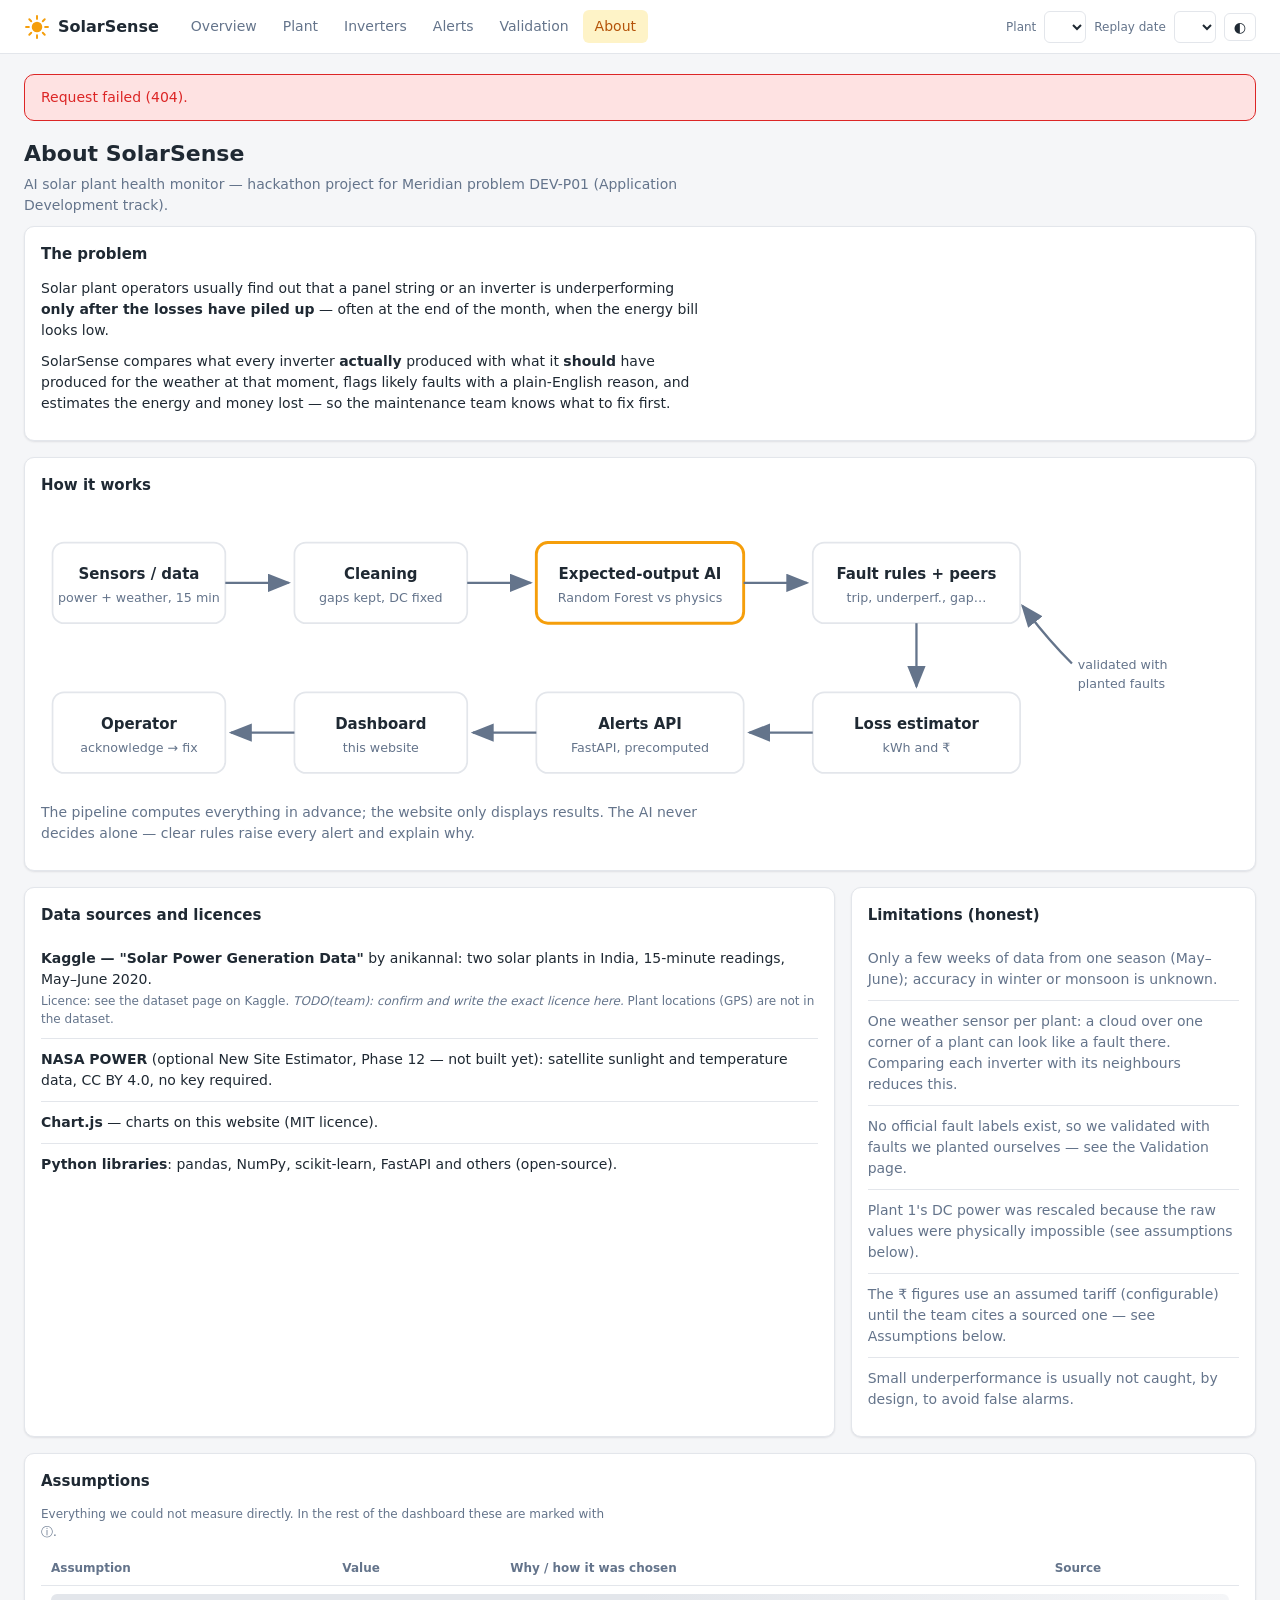
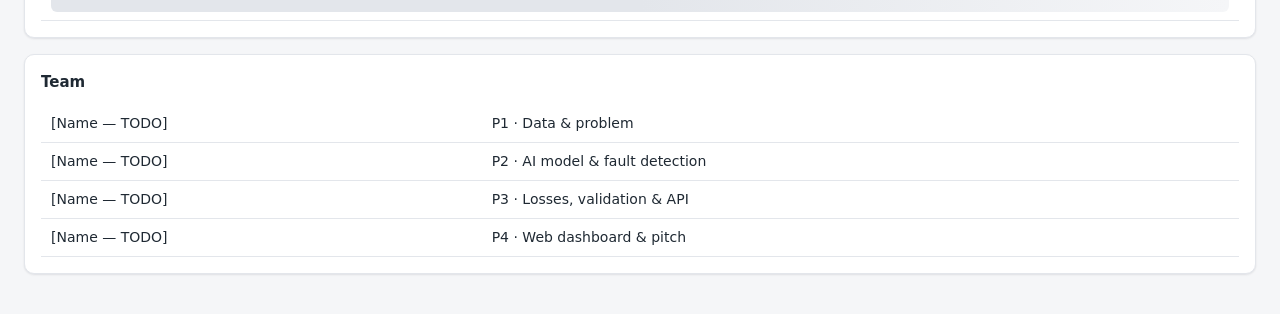
==== web/about.html @ 04f78910 "Phase 13: one-command pipeline, more tests, polish - run_all.py rebuilds everything from the raw CSV" ====
<!doctype html>
<html lang="en">
<head>
  <meta charset="utf-8">
  <meta name="viewport" content="width=device-width, initial-scale=1">
  <title>SolarSense — About</title>
  <link rel="icon" href="data:image/svg+xml,%3Csvg xmlns=%27http://www.w3.org/2000/svg%27 viewBox=%270 0 32 32%27%3E%3Ccircle cx=%2716%27 cy=%2716%27 r=%2710%27 fill=%27%23f59e0b%27/%3E%3C/svg%3E">
  <link rel="stylesheet" href="css/style.css">
  <style>
    .flow { width: 100%; height: auto; }
    .flow .box { fill: var(--surface); stroke: var(--border); stroke-width: 1.5; }
    .flow .box.ai { stroke: var(--accent); stroke-width: 2.5; }
    .flow text { fill: var(--text); font-size: 13px; font-weight: 600; text-anchor: middle; }
    .flow text.sub { fill: var(--muted); font-size: 11px; font-weight: 400; }
    .flow .arrow { stroke: var(--muted); stroke-width: 2; fill: none; marker-end: url(#arrowhead); }
    .flow #arrowhead path { fill: var(--muted); }
    .about-text p { margin: 0 0 10px; max-width: 75ch; }
  </style>
</head>
<body>
  <header id="topbar"></header>

  <main class="page about-text">
    <h1>About SolarSense</h1>
    <p class="muted">AI solar plant health monitor — hackathon project for Meridian problem DEV-P01 (Application Development track).</p>

    <section class="card">
      <h2>The problem</h2>
      <p>Solar plant operators usually find out that a panel string or an inverter is underperforming <strong>only after the losses have piled up</strong> — often at the end of the month, when the energy bill looks low.</p>
      <p>SolarSense compares what every inverter <strong>actually</strong> produced with what it <strong>should</strong> have produced for the weather at that moment, flags likely faults with a plain-English reason, and estimates the energy and money lost — so the maintenance team knows what to fix first.</p>
    </section>

    <section class="card" style="margin-top: var(--gap)">
      <h2>How it works</h2>
      <svg class="flow" viewBox="0 0 1040 250" role="img" aria-label="Data flows from sensors through cleaning, the expected-output AI model, fault rules and peer comparison, and the loss estimator, to the alerts API and the dashboard.">
        <defs><marker id="arrowhead" markerWidth="10" markerHeight="8" refX="9" refY="4" orient="auto"><path d="M0,0 L10,4 L0,8 z"/></marker></defs>
        <rect class="box" x="10" y="30" width="150" height="70" rx="10"/>
        <text x="85" y="62">Sensors / data</text><text class="sub" x="85" y="82">power + weather, 15 min</text>
        <rect class="box" x="220" y="30" width="150" height="70" rx="10"/>
        <text x="295" y="62">Cleaning</text><text class="sub" x="295" y="82">gaps kept, DC fixed</text>
        <rect class="box ai" x="430" y="30" width="180" height="70" rx="10"/>
        <text x="520" y="62">Expected-output AI</text><text class="sub" x="520" y="82">Random Forest vs physics</text>
        <rect class="box" x="670" y="30" width="180" height="70" rx="10"/>
        <text x="760" y="62">Fault rules + peers</text><text class="sub" x="760" y="82">trip, underperf., gap…</text>
        <rect class="box" x="670" y="160" width="180" height="70" rx="10"/>
        <text x="760" y="192">Loss estimator</text><text class="sub" x="760" y="212">kWh and ₹</text>
        <rect class="box" x="430" y="160" width="180" height="70" rx="10"/>
        <text x="520" y="192">Alerts API</text><text class="sub" x="520" y="212">FastAPI, precomputed</text>
        <rect class="box" x="220" y="160" width="150" height="70" rx="10"/>
        <text x="295" y="192">Dashboard</text><text class="sub" x="295" y="212">this website</text>
        <rect class="box" x="10" y="160" width="150" height="70" rx="10"/>
        <text x="85" y="192">Operator</text><text class="sub" x="85" y="212">acknowledge → fix</text>
        <path class="arrow" d="M160 65 H215"/><path class="arrow" d="M370 65 H425"/><path class="arrow" d="M610 65 H665"/>
        <path class="arrow" d="M760 100 V155"/><path class="arrow" d="M670 195 H615"/><path class="arrow" d="M430 195 H375"/>
        <path class="arrow" d="M220 195 H165"/>
        <text class="sub" x="900" y="140" style="text-anchor: start">validated with</text>
        <text class="sub" x="900" y="156" style="text-anchor: start">planted faults</text>
        <path class="arrow" d="M895 135 C 870 110, 860 95, 852 85"/>
      </svg>
      <p class="muted">The pipeline computes everything in advance; the website only displays results. The AI never decides alone — clear rules raise every alert and explain why.</p>
    </section>

    <section class="grid grid-main">
      <div class="card">
        <h2>Data sources and licences</h2>
        <ul class="list">
          <li><strong>Kaggle — "Solar Power Generation Data"</strong> by anikannal: two solar plants in India, 15-minute readings, May–June 2020.
            <div class="list-meta">Licence: see the dataset page on Kaggle. <em>TODO(team): confirm and write the exact licence here.</em> Plant locations (GPS) are not in the dataset.</div></li>
          <li><strong>NASA POWER</strong> (optional New Site Estimator, Phase 12 — not built yet): satellite sunlight and temperature data, CC BY 4.0, no key required.</li>
          <li><strong>Chart.js</strong> — charts on this website (MIT licence).</li>
          <li><strong>Python libraries</strong>: pandas, NumPy, scikit-learn, FastAPI and others (open-source).</li>
        </ul>
      </div>
      <div class="card">
        <h2>Limitations (honest)</h2>
        <ul id="limitations" class="list muted">
          <li id="lim-days">Only a few weeks of data from one season (May–June); accuracy in winter or monsoon is unknown.</li>
          <li>One weather sensor per plant: a cloud over one corner of a plant can look like a fault there. Comparing each inverter with its neighbours reduces this.</li>
          <li>No official fault labels exist, so we validated with faults we planted ourselves — see the Validation page.</li>
          <li>Plant 1's DC power was rescaled because the raw values were physically impossible (see assumptions below).</li>
          <li>The ₹ figures use an assumed tariff (configurable) until the team cites a sourced one — see Assumptions below.</li>
          <li id="lim-small">Small underperformance is usually not caught, by design, to avoid false alarms.</li>
        </ul>
      </div>
    </section>

    <section class="card" style="margin-top: var(--gap)">
      <h2>Assumptions</h2>
      <p class="card-sub">Everything we could not measure directly. In the rest of the dashboard these are marked with ⓘ.</p>
      <div class="table-wrap">
        <table>
          <thead><tr><th>Assumption</th><th>Value</th><th>Why / how it was chosen</th><th>Source</th></tr></thead>
          <tbody id="assumptions"><tr><td colspan="4"><div class="skeleton"></div></td></tr></tbody>
        </table>
      </div>
    </section>

    <section class="card" style="margin-top: var(--gap)">
      <h2>Team</h2>
      <table>
        <tbody>
          <tr><td>[Name — TODO]</td><td>P1 · Data &amp; problem</td></tr>
          <tr><td>[Name — TODO]</td><td>P2 · AI model &amp; fault detection</td></tr>
          <tr><td>[Name — TODO]</td><td>P3 · Losses, validation &amp; API</td></tr>
          <tr><td>[Name — TODO]</td><td>P4 · Web dashboard &amp; pitch</td></tr>
        </tbody>
      </table>
    </section>
  </main>

  <script src="js/api.js"></script>
  <script src="js/layout.js"></script>
  <script src="js/about.js"></script>
</body>
</html>
---- web/css/style.css ----
/* SolarSense design system — one stylesheet for every page.
   Colours live in variables so the dark theme only has to swap values. */

:root {
  --accent: #f59e0b;          /* solar amber — the one brand colour */
  --accent-strong: #b45309;
  --accent-soft: #fef3c7;
  --link: #b45309;
  --ok: #16a34a;   --ok-soft: #dcfce7;
  --warn: #d97706; --warn-soft: #fef3c7;
  --high: #ea580c; --high-soft: #ffedd5;
  --bad: #dc2626;  --bad-soft: #fee2e2;
  --info: #475569; --info-soft: #e2e8f0;
  --bg: #f5f6f8;
  --surface: #ffffff;
  --border: #e3e6eb;
  --text: #1f2933;
  --muted: #64748b;
  --chart-actual: #2563eb;
  --chart-expected: #f59e0b;
  --chart-sun: #94a3b8;
  --shadow: 0 1px 2px rgba(15, 23, 42, 0.06), 0 1px 3px rgba(15, 23, 42, 0.04);
  --radius: 10px;
  --gap: 16px;
  font-family: "Inter", "Segoe UI", system-ui, -apple-system, sans-serif;
  color-scheme: light;
}

:root[data-theme="dark"] {
  --accent-soft: #3b2a0a;
  --link: #fbbf24;
  --ok-soft: #12301c; --warn-soft: #3b2a0a; --high-soft: #3d1f0d; --bad-soft: #3f1515; --info-soft: #1e293b;
  --bg: #0f141b;
  --surface: #171e27;
  --border: #273241;
  --text: #e5e9ef;
  --muted: #94a3b8;
  --chart-actual: #60a5fa;
  --chart-sun: #64748b;
  --shadow: none;
  color-scheme: dark;
}

* { box-sizing: border-box; }
body { margin: 0; background: var(--bg); color: var(--text); font-size: 14px; line-height: 1.5; }
a { color: var(--link); }
h1 { font-size: 22px; margin: 0 0 4px; }
h2 { font-size: 15px; margin: 0 0 12px; font-weight: 600; }

/* ---------- Top navigation bar ---------- */
.topbar {
  position: sticky; top: 0; z-index: 20;
  display: flex; flex-wrap: wrap; align-items: center; gap: 8px 20px;
  padding: 10px 24px; background: var(--surface); border-bottom: 1px solid var(--border);
}
.brand { display: flex; align-items: center; gap: 8px; font-weight: 700; font-size: 16px; color: var(--text); text-decoration: none; }
.brand svg { width: 26px; height: 26px; }
.nav { display: flex; gap: 2px; overflow-x: auto; flex: 1; }
.nav a {
  padding: 6px 12px; border-radius: 6px; color: var(--muted); text-decoration: none; white-space: nowrap; font-weight: 500;
}
.nav a:hover { background: var(--bg); color: var(--text); }
.nav a.active { background: var(--accent-soft); color: var(--link); }
.controls { display: flex; align-items: center; gap: 8px; }
.controls label { font-size: 12px; color: var(--muted); }

select, input, button {
  font: inherit; color: var(--text); background: var(--surface);
  border: 1px solid var(--border); border-radius: 6px; padding: 6px 10px;
}
button { cursor: pointer; }
button:hover { border-color: var(--accent); }
.btn-primary { background: var(--accent); border-color: var(--accent); color: #1f1300; font-weight: 600; }
.icon-btn { padding: 6px 9px; line-height: 1; }

/* ---------- Page layout ---------- */
.page { max-width: 1280px; margin: 0 auto; padding: 20px 24px 40px; }
.takeaway {
  display: flex; align-items: center; gap: 10px; margin: 6px 0 18px;
  padding: 12px 16px; background: var(--surface); border: 1px solid var(--border);
  border-left: 4px solid var(--accent); border-radius: var(--radius); font-size: 15px; font-weight: 500;
}
.grid { display: grid; gap: var(--gap); }
.grid-main { grid-template-columns: minmax(0, 2fr) minmax(0, 1fr); margin-top: var(--gap); }
.card {
  background: var(--surface); border: 1px solid var(--border); border-radius: var(--radius);
  padding: 16px; box-shadow: var(--shadow); min-width: 0;
}
.card-sub { color: var(--muted); font-size: 12px; margin: -8px 0 12px; }
.chart-box { position: relative; height: 300px; }
.chart-box.small { height: 240px; }

/* ---------- KPI tiles ---------- */
.kpis { grid-template-columns: repeat(auto-fit, minmax(170px, 1fr)); }
.kpi-label { color: var(--muted); font-size: 12px; font-weight: 500; text-transform: uppercase; letter-spacing: .03em; }
.kpi-value { font-size: 26px; font-weight: 700; margin: 4px 0 2px; font-variant-numeric: tabular-nums; white-space: nowrap; }
.kpi-value .unit { font-size: 14px; font-weight: 600; color: var(--muted); margin-left: 3px; }
.kpi-compare { font-size: 12px; color: var(--muted); }
.kpi.ok { border-top: 3px solid var(--ok); }
.kpi.warn { border-top: 3px solid var(--warn); }
.kpi.bad { border-top: 3px solid var(--bad); }
.chips { display: flex; flex-wrap: wrap; gap: 4px; margin-top: 6px; }

/* ---------- Badges (severity / status) ---------- */
.badge {
  display: inline-block; padding: 1px 8px; border-radius: 999px;
  font-size: 11px; font-weight: 600; white-space: nowrap;
}
.badge.Critical { background: var(--bad-soft); color: var(--bad); }
.badge.High { background: var(--high-soft); color: var(--high); }
.badge.Medium { background: var(--warn-soft); color: var(--warn); }
.badge.Low { background: var(--info-soft); color: var(--info); }
:root[data-theme="dark"] .badge.Low { color: #cbd5e1; }

/* ---------- Lists and tables ---------- */
.list { list-style: none; margin: 0; padding: 0; }
.list li { padding: 10px 0; border-bottom: 1px solid var(--border); }
.list li:last-child { border-bottom: 0; }
.list a { text-decoration: none; color: inherit; display: block; }
.list a:hover .list-title { color: var(--link); }
.list-title { font-weight: 600; display: flex; gap: 8px; align-items: center; flex-wrap: wrap; }
.list-meta { color: var(--muted); font-size: 12px; margin-top: 2px; }
table { width: 100%; border-collapse: collapse; }
th, td { text-align: left; padding: 8px 10px; border-bottom: 1px solid var(--border); }
th { color: var(--muted); font-size: 12px; font-weight: 600; }
.num { text-align: right; font-variant-numeric: tabular-nums; }

/* ---------- ⓘ assumption tooltips ---------- */
.info {
  position: relative; display: inline-flex; align-items: center; justify-content: center;
  width: 16px; height: 16px; border-radius: 50%; border: 1px solid var(--muted);
  color: var(--muted); font-size: 10px; font-weight: 700; cursor: help; margin-left: 4px;
  text-transform: none; letter-spacing: 0;
}
.info:hover::after, .info:focus::after {
  content: attr(data-tip); position: absolute; top: 22px; left: 50%; transform: translateX(-50%);
  width: 240px; padding: 8px 10px; border-radius: 6px; z-index: 30;
  background: #1f2933; color: #f8fafc; font-size: 12px; font-weight: 400; line-height: 1.4; white-space: normal;
}

/* ---------- Loading and error states ---------- */
.skeleton {
  border-radius: 6px; min-height: 18px;
  background: linear-gradient(90deg, var(--border) 25%, var(--bg) 50%, var(--border) 75%);
  background-size: 200% 100%; animation: shimmer 1.2s infinite;
}
@keyframes shimmer { to { background-position: -200% 0; } }
.error-banner {
  padding: 12px 16px; border-radius: var(--radius); margin-bottom: var(--gap);
  background: var(--bad-soft); color: var(--bad); border: 1px solid var(--bad); font-weight: 500;
}
.error-banner code { background: rgba(0, 0, 0, .06); padding: 1px 6px; border-radius: 4px; }
.empty { color: var(--muted); padding: 16px 0; text-align: center; }
.muted { color: var(--muted); }
.footer-note { color: var(--muted); font-size: 12px; margin-top: 24px; }

/* ---------- Responsive: tablets and phones ---------- */
@media (max-width: 1000px) {
  .grid-main { grid-template-columns: minmax(0, 1fr); }
}
@media (max-width: 640px) {
  .topbar { padding: 8px 16px; }
  .nav { order: 3; flex-basis: 100%; }
  .controls { flex-basis: 100%; }
  .controls label { display: none; }          /* selects keep their aria-labels for screen readers */
  .controls select { flex: 1 1 0; width: 0; min-width: 0; }   /* share the row; never push the page wider */
  .page { padding: 14px 16px 32px; }
  .kpis { grid-template-columns: repeat(2, minmax(0, 1fr)); }
  .kpi-value { font-size: 21px; }
  .chart-box { height: 240px; }
  .info:hover::after, .info:focus::after { left: auto; right: -8px; transform: none; width: 200px; }
}

/* ---------- Toolbar (filters above tables) ---------- */
.toolbar { display: flex; flex-wrap: wrap; gap: 8px; align-items: center; margin-bottom: 12px; }
.toolbar input[type="search"] { flex: 1; min-width: 160px; }
.toolbar label.check { display: flex; align-items: center; gap: 6px; color: var(--muted); font-size: 13px; }
.table-wrap { overflow-x: auto; }
tr.clickable { cursor: pointer; }
tr.clickable:hover td { background: var(--bg); }
th.sortable { cursor: pointer; user-select: none; }
th.sortable:hover { color: var(--text); }
.status { font-size: 12px; font-weight: 600; }
.status.Open { color: var(--bad); }
.status.Acknowledged { color: var(--warn); }
.status.Resolved { color: var(--ok); }

/* ---------- Heatmap (inverter × day) ---------- */
.heatmap { display: grid; gap: 2px; font-size: 11px; min-width: 720px; }
.heatmap .hm-label { color: var(--muted); white-space: nowrap; overflow: hidden; text-overflow: ellipsis; padding-right: 6px; }
.heatmap .hm-head { color: var(--muted); text-align: center; font-size: 10px; }
.heatmap a.hm-cell { display: block; height: 18px; border-radius: 3px; }
.heatmap a.hm-cell:hover { outline: 2px solid var(--text); }
.heatmap .selected-day { box-shadow: inset 0 0 0 2px var(--text); }
.hm-ok { background: #4ade80; } .hm-warn { background: #fbbf24; } .hm-bad { background: #ef4444; } .hm-none { background: var(--border); }
.legend { display: flex; flex-wrap: wrap; gap: 12px; font-size: 12px; color: var(--muted); margin-top: 10px; }
.legend span::before { content: ""; display: inline-block; width: 10px; height: 10px; border-radius: 2px; margin-right: 5px; vertical-align: -1px; }
.legend .l-ok::before { background: #4ade80; } .legend .l-warn::before { background: #fbbf24; }
.legend .l-bad::before { background: #ef4444; } .legend .l-none::before { background: var(--border); }

/* ---------- Alert detail side panel ---------- */
.backdrop { position: fixed; inset: 0; background: rgba(15, 23, 42, .45); z-index: 40; }
.drawer {
  position: fixed; top: 0; right: 0; bottom: 0; width: min(560px, 100%); z-index: 50; overflow-y: auto;
  background: var(--surface); border-left: 1px solid var(--border); padding: 20px; box-shadow: -8px 0 24px rgba(0, 0, 0, .15);
}
.drawer-head { display: flex; justify-content: space-between; align-items: flex-start; gap: 12px; margin-bottom: 12px; }
.facts { display: grid; grid-template-columns: repeat(2, minmax(0, 1fr)); gap: 8px; margin: 12px 0; }
.fact { background: var(--bg); border-radius: 8px; padding: 8px 10px; }
.fact .kpi-label { font-size: 11px; }
.fact strong { font-size: 15px; font-variant-numeric: tabular-nums; }
.action-box { border-left: 4px solid var(--accent); background: var(--accent-soft); padding: 10px 12px; border-radius: 6px; margin: 12px 0; }
.btn-row { display: flex; gap: 8px; flex-wrap: wrap; margin-top: 12px; }
.list.scroll { max-height: 440px; overflow-y: auto; }

/* ---------- Live replay (Overview) ---------- */
.card-head { display: flex; justify-content: space-between; align-items: flex-start; gap: 8px; flex-wrap: wrap; }
.replay-controls { display: flex; gap: 6px; align-items: center; }
.live-dot { display: inline-block; width: 9px; height: 9px; border-radius: 50%; background: var(--bad); margin-right: 6px; animation: pulse 1.2s infinite; }
@keyframes pulse { 50% { opacity: .25; } }
.toasts { position: fixed; right: 16px; bottom: 16px; z-index: 60; display: flex; flex-direction: column; gap: 8px; width: min(360px, calc(100% - 32px)); }
.toast { background: var(--surface); border: 1px solid var(--border); border-left: 4px solid var(--bad); border-radius: 8px;
  padding: 10px 12px; box-shadow: 0 6px 20px rgba(0, 0, 0, .18); font-size: 13px; }
.toast a { color: inherit; text-decoration: none; display: block; }
.notice { margin: -8px 0 18px; padding: 8px 14px; border-radius: var(--radius); background: var(--info-soft); color: var(--text); font-size: 13px; border: 1px solid var(--border); }
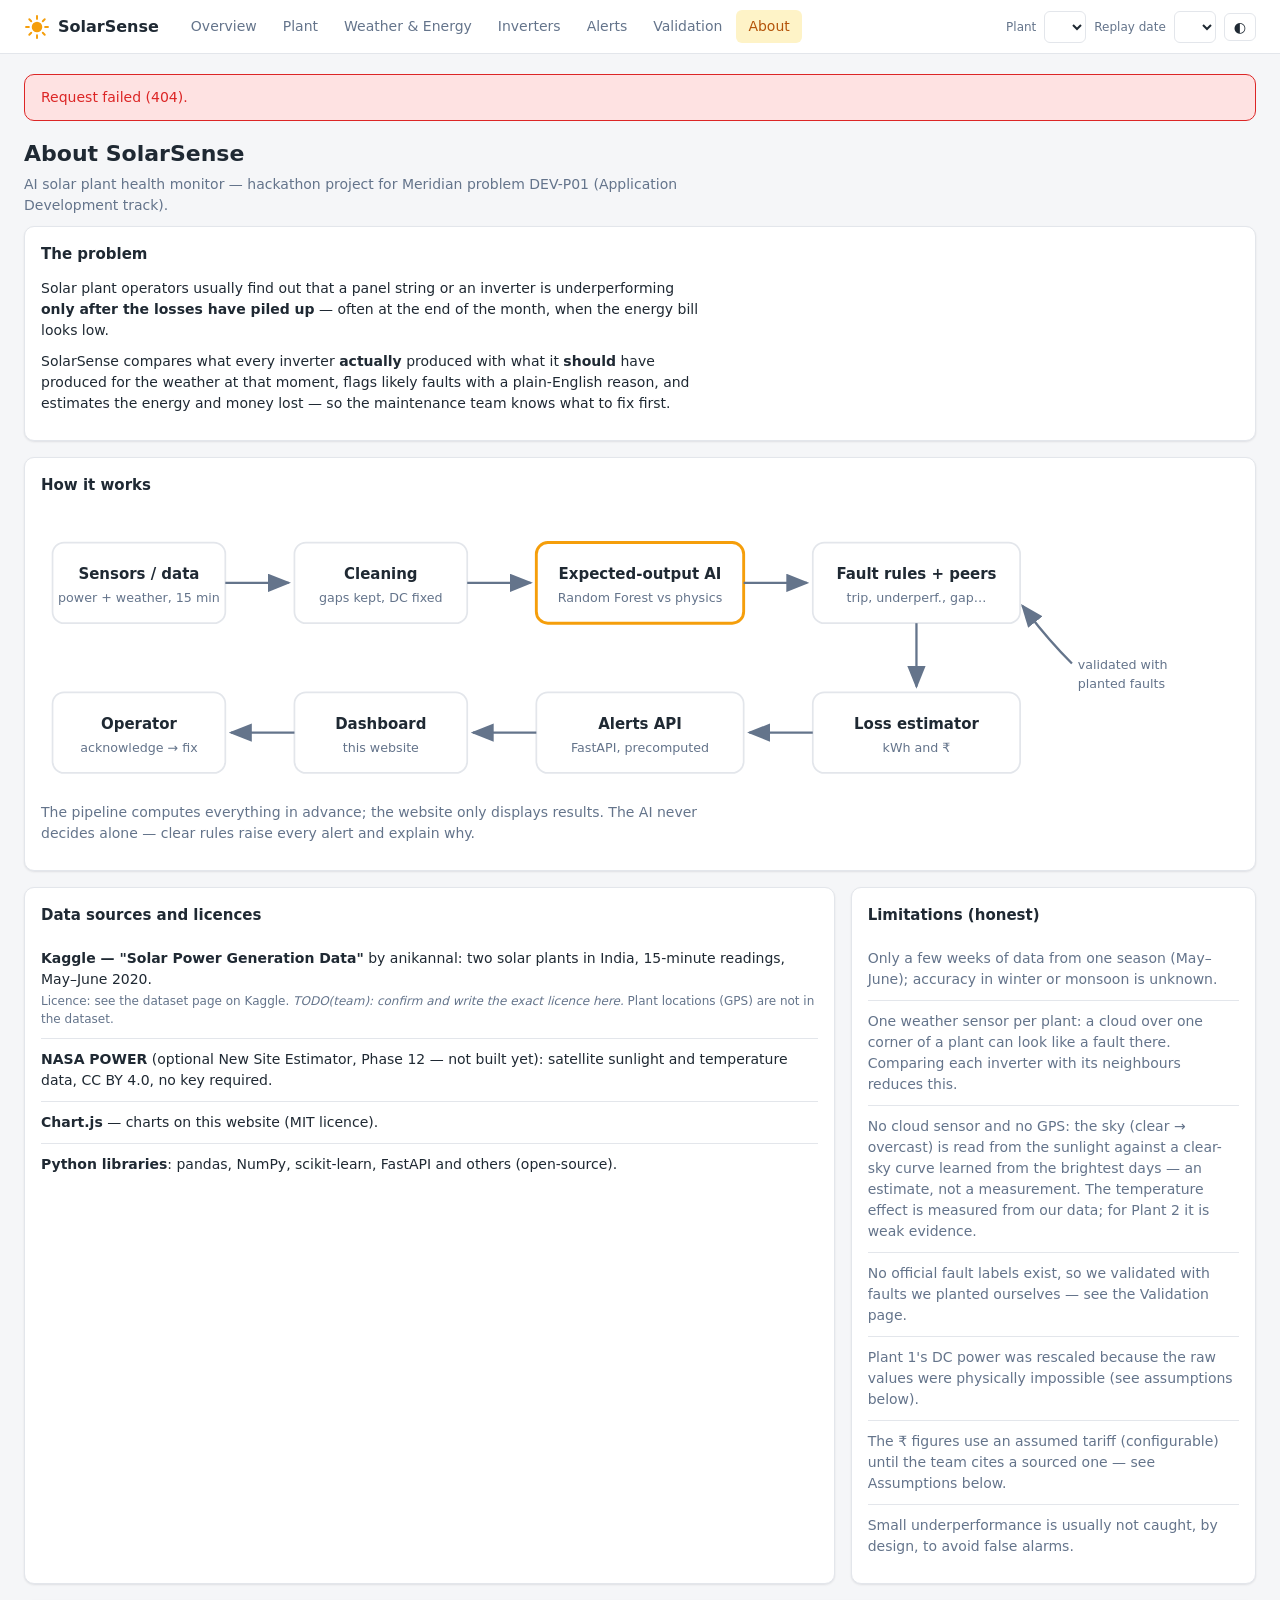
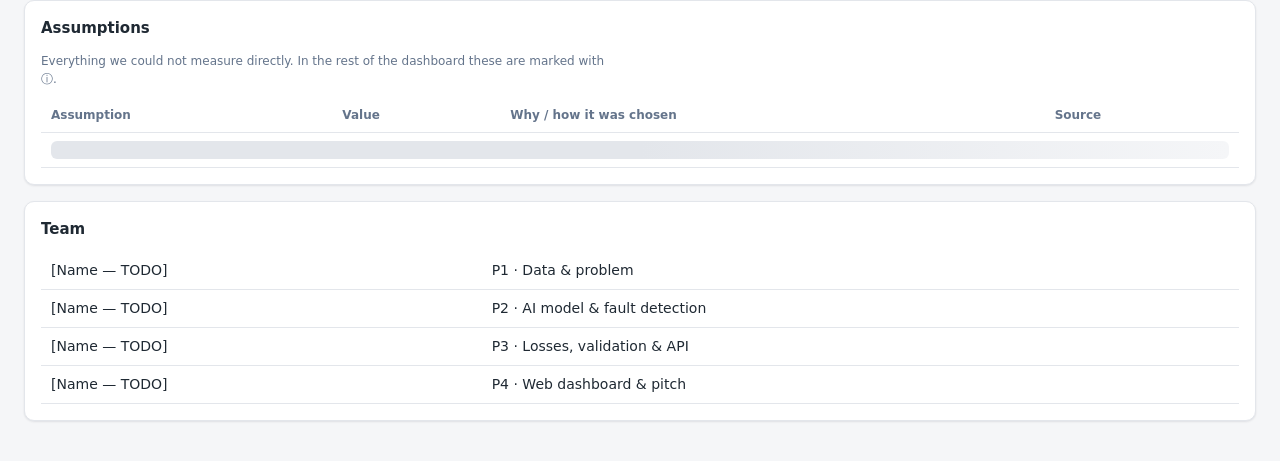
==== commit 51834c8c: "Add weather intelligence (Phases W1-W6) - Read the sky (clear / partly cloudy / cloudy / overcast) f" ====
--- a/web/about.html
+++ b/web/about.html
@@ -76,6 +76,7 @@
         <ul id="limitations" class="list muted">
           <li id="lim-days">Only a few weeks of data from one season (May–June); accuracy in winter or monsoon is unknown.</li>
           <li>One weather sensor per plant: a cloud over one corner of a plant can look like a fault there. Comparing each inverter with its neighbours reduces this.</li>
+          <li>No cloud sensor and no GPS: the sky (clear → overcast) is read from the sunlight against a clear-sky curve learned from the brightest days — an estimate, not a measurement. The temperature effect is measured from our data; for Plant 2 it is weak evidence.</li>
           <li>No official fault labels exist, so we validated with faults we planted ourselves — see the Validation page.</li>
           <li>Plant 1's DC power was rescaled because the raw values were physically impossible (see assumptions below).</li>
           <li>The ₹ figures use an assumed tariff (configurable) until the team cites a sourced one — see Assumptions below.</li>
@@ -108,6 +109,7 @@
     </section>
   </main>
 
+  <script src="js/mode.js"></script>
   <script src="js/api.js"></script>
   <script src="js/layout.js"></script>
   <script src="js/about.js"></script>
--- a/web/css/style.css
+++ b/web/css/style.css
@@ -223,3 +223,46 @@
   padding: 10px 12px; box-shadow: 0 6px 20px rgba(0, 0, 0, .18); font-size: 13px; }
 .toast a { color: inherit; text-decoration: none; display: block; }
 .notice { margin: -8px 0 18px; padding: 8px 14px; border-radius: var(--radius); background: var(--info-soft); color: var(--text); font-size: 13px; border: 1px solid var(--border); }
+
+/* ---------- Weather & Energy (Phases W1–W6) ---------- */
+.chart-box.tall { height: 340px; }
+.sky-legend { margin-top: 6px; }
+.sky-legend span::before { display: none; }            /* the generic legend square is replaced by .sky-swatch */
+.sky-swatch { display: inline-block; width: 12px; height: 8px; border-radius: 2px; margin-right: 4px; vertical-align: 0; }
+.sky-chip { white-space: nowrap; }
+.conf { display: inline-block; padding: 1px 8px; border-radius: 999px; font-size: 11px; font-weight: 600; white-space: nowrap; }
+.conf-High { background: var(--ok-soft); color: var(--ok); }
+.conf-Medium { background: var(--warn-soft); color: var(--warn); }
+.conf-Low { background: var(--info-soft); color: var(--info); }
+:root[data-theme="dark"] .conf-Low { color: #cbd5e1; }
+.nat { color: var(--info); font-weight: 600; }
+:root[data-theme="dark"] .nat { color: #9cc3e6; }
+.fix { color: var(--bad); font-weight: 600; }
+.toggle { display: flex; gap: 0; }
+.toggle button { border-radius: 0; font-size: 12px; padding: 4px 10px; }
+.toggle button:first-child { border-radius: 6px 0 0 6px; }
+.toggle button:last-child { border-radius: 0 6px 6px 0; margin-left: -1px; }
+.toggle button[aria-pressed="true"] { background: var(--accent-soft); border-color: var(--accent); color: var(--link); font-weight: 600; }
+.calendar { display: grid; grid-template-columns: repeat(auto-fill, minmax(96px, 1fr)); gap: 8px; }
+.cal-tile {
+  display: flex; flex-direction: column; align-items: flex-start; gap: 2px; text-align: left;
+  padding: 8px 10px; border-left: 5px solid var(--border); background: var(--surface);
+}
+.cal-tile:hover { background: var(--bg); }
+.cal-tile.selected { outline: 2px solid var(--text); outline-offset: -1px; }
+.cal-date { font-size: 12px; color: var(--muted); font-weight: 600; }
+.cal-sky { font-size: 15px; }
+.cal-meta { font-size: 11px; color: var(--muted); white-space: nowrap; }
+.weather-mini { display: flex; flex-wrap: wrap; align-items: center; gap: 10px 24px; margin-top: var(--gap); }
+.weather-mini .wm-icon { font-size: 30px; line-height: 1; }
+.weather-mini .wm-stat { display: flex; flex-direction: column; min-width: 0; }
+.weather-mini .wm-stat strong { font-size: 17px; font-variant-numeric: tabular-nums; white-space: nowrap; }
+.weather-mini .wm-link { margin-left: auto; white-space: nowrap; }
+.weather-note { border-left: 4px solid var(--chart-sun); background: var(--bg); padding: 8px 12px; border-radius: 6px; margin: 8px 0; }
+@media (max-width: 640px) {
+  .chart-box.tall { height: 280px; }
+  .weather-mini { gap: 8px 16px; }
+  .weather-mini .wm-link { margin-left: 0; }
+  .calendar { grid-template-columns: repeat(auto-fill, minmax(84px, 1fr)); }
+}
+.card-head .toggle { margin-bottom: 12px; }
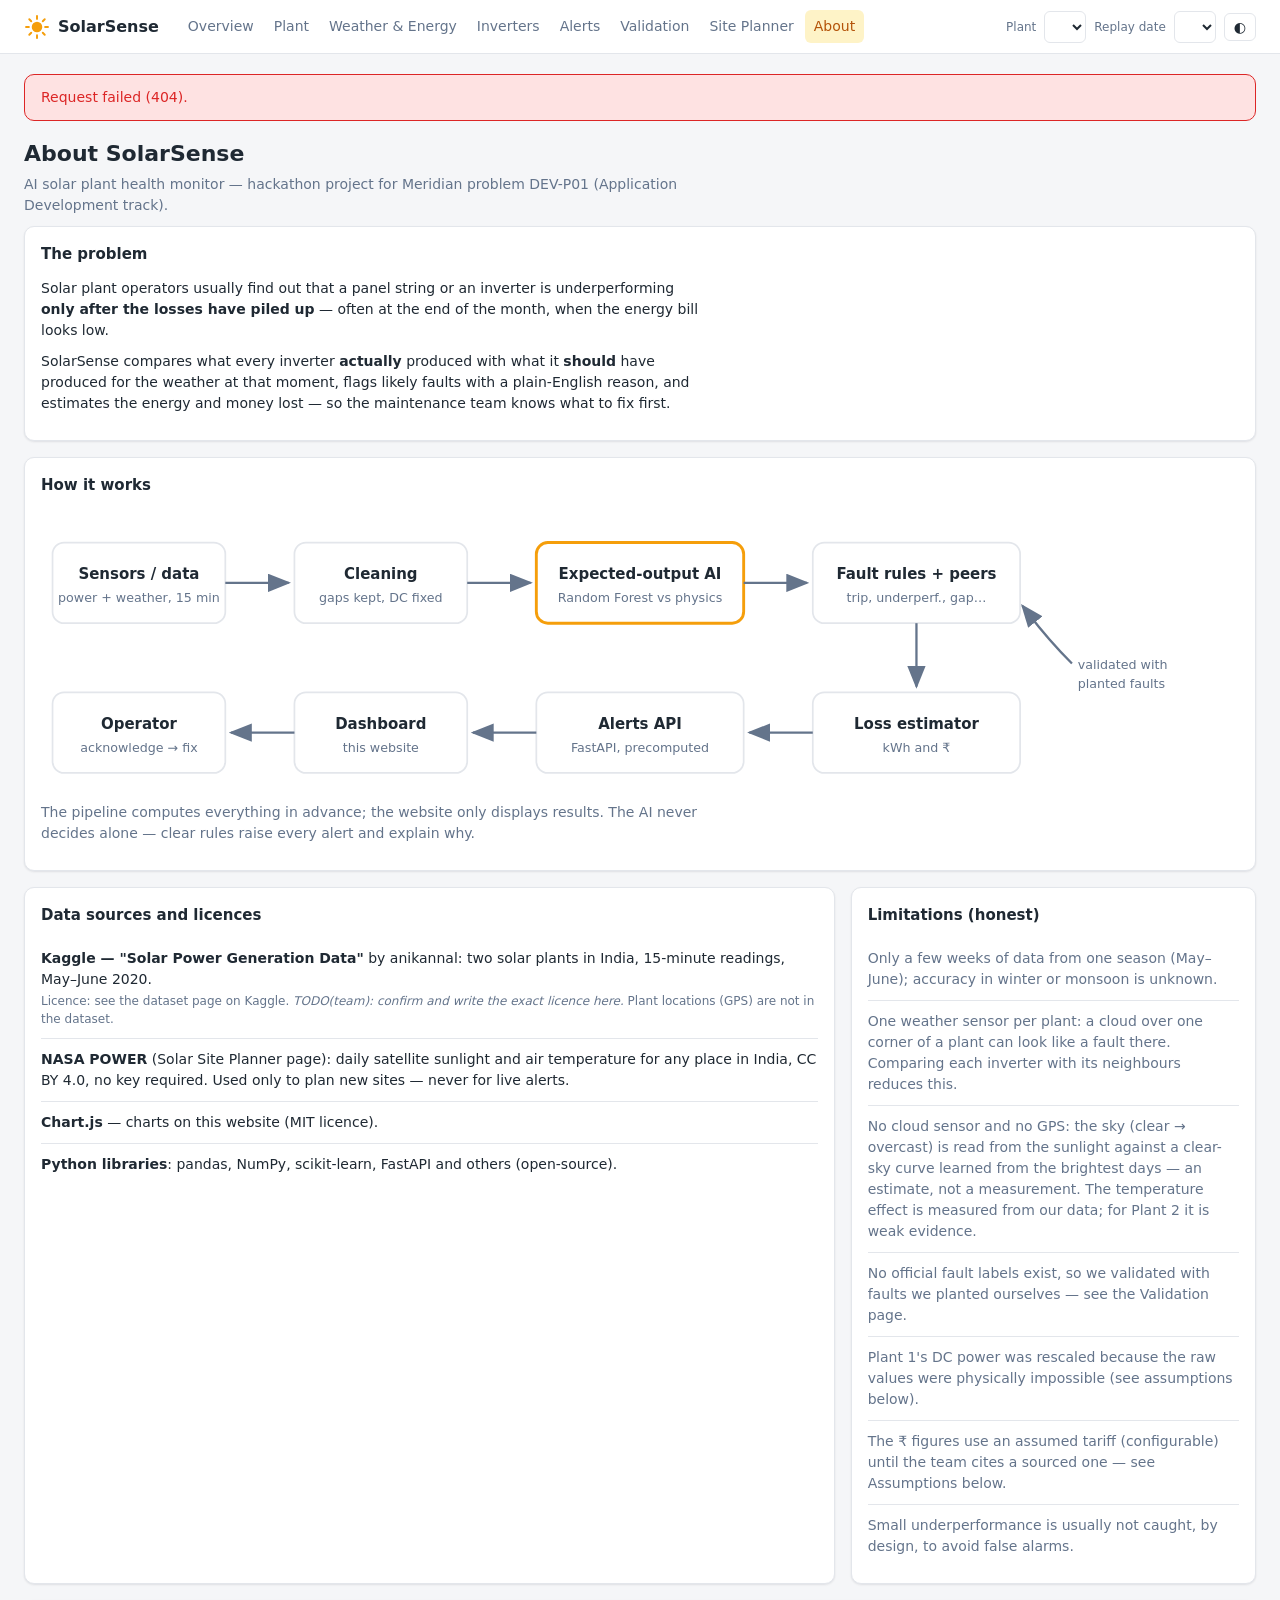
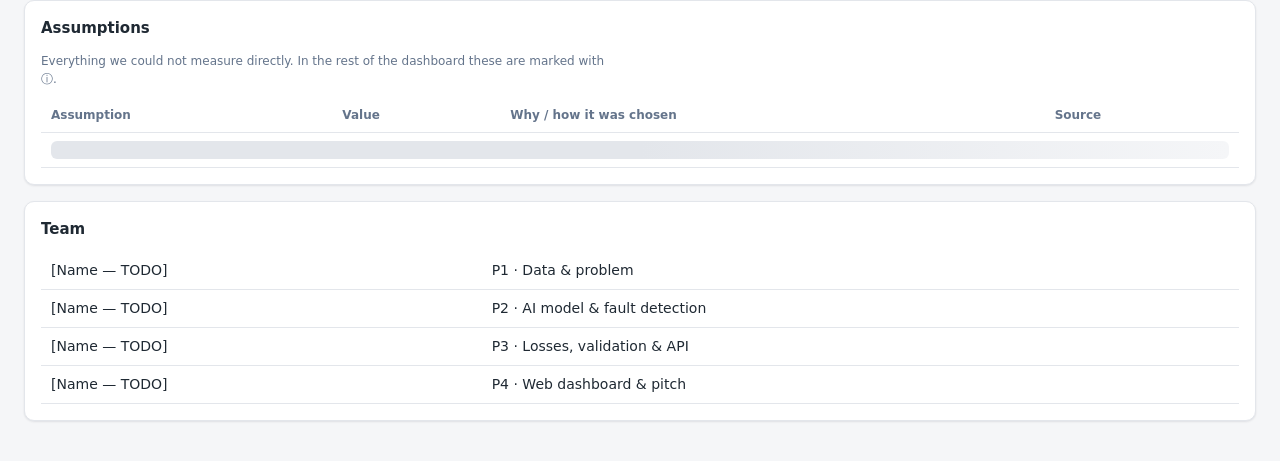
==== commit 40dd2280: "Add Solar Site Planner (NASA POWER) with accuracy checks - New page: expected monthly energy for a n" ====
--- a/web/about.html
+++ b/web/about.html
@@ -66,7 +66,7 @@
         <ul class="list">
           <li><strong>Kaggle — "Solar Power Generation Data"</strong> by anikannal: two solar plants in India, 15-minute readings, May–June 2020.
             <div class="list-meta">Licence: see the dataset page on Kaggle. <em>TODO(team): confirm and write the exact licence here.</em> Plant locations (GPS) are not in the dataset.</div></li>
-          <li><strong>NASA POWER</strong> (optional New Site Estimator, Phase 12 — not built yet): satellite sunlight and temperature data, CC BY 4.0, no key required.</li>
+          <li><strong>NASA POWER</strong> (Solar Site Planner page): daily satellite sunlight and air temperature for any place in India, CC BY 4.0, no key required. Used only to plan new sites — never for live alerts.</li>
           <li><strong>Chart.js</strong> — charts on this website (MIT licence).</li>
           <li><strong>Python libraries</strong>: pandas, NumPy, scikit-learn, FastAPI and others (open-source).</li>
         </ul>
--- a/web/css/style.css
+++ b/web/css/style.css
@@ -57,7 +57,7 @@
 .brand svg { width: 26px; height: 26px; }
 .nav { display: flex; gap: 2px; overflow-x: auto; flex: 1; }
 .nav a {
-  padding: 6px 12px; border-radius: 6px; color: var(--muted); text-decoration: none; white-space: nowrap; font-weight: 500;
+  padding: 6px 9px; border-radius: 6px; color: var(--muted); text-decoration: none; white-space: nowrap; font-weight: 500;
 }
 .nav a:hover { background: var(--bg); color: var(--text); }
 .nav a.active { background: var(--accent-soft); color: var(--link); }
@@ -266,3 +266,11 @@
   .calendar { grid-template-columns: repeat(auto-fill, minmax(84px, 1fr)); }
 }
 .card-head .toggle { margin-bottom: 12px; }
+
+/* ---------- Solar Site Planner (Phase 12) ---------- */
+.site-form { display: flex; flex-wrap: wrap; gap: 12px; align-items: flex-end; }
+.site-form label { display: flex; flex-direction: column; gap: 4px; font-size: 12px; color: var(--muted); flex: 1 1 140px; }
+.site-form button { flex: 0 0 auto; }
+#presets button[aria-pressed="true"] { background: var(--accent-soft); border-color: var(--accent); color: var(--link); font-weight: 600; }
+.site-status { font-size: 13px; color: var(--muted); margin: 10px 0 0; min-height: 1.2em; }
+.site-status.error { color: var(--bad); }
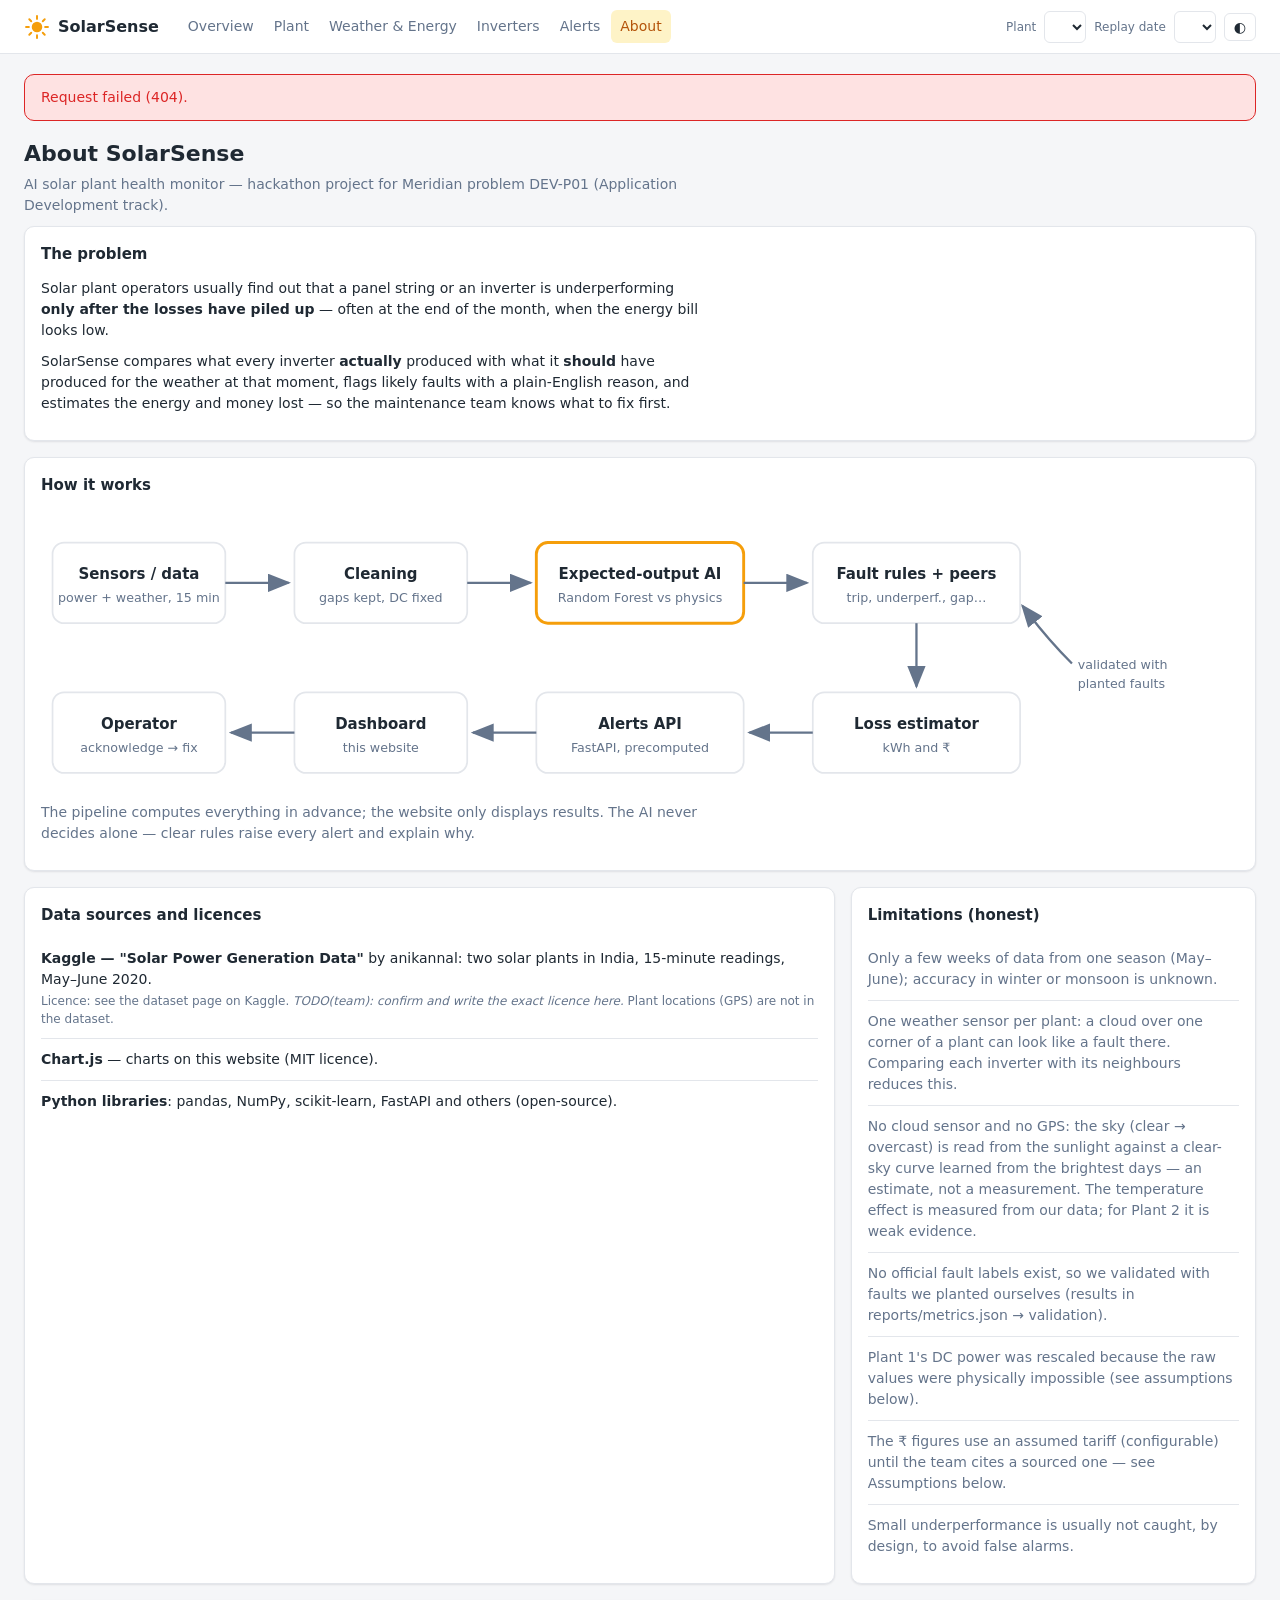
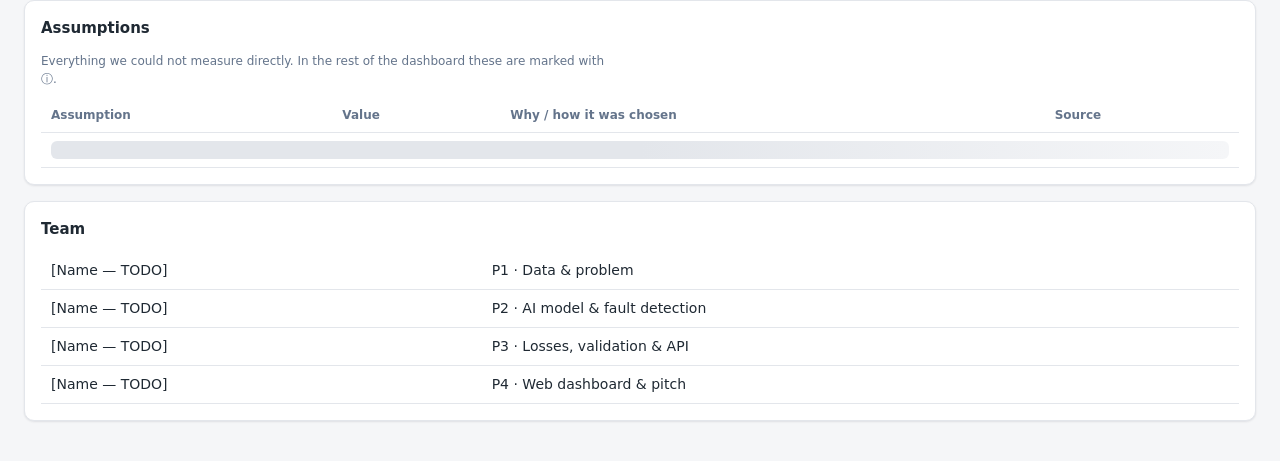
==== commit 30a8a9f7: "Remove Solar Site Planner and Validation tabs Site Planner removed completely (page, API route, engi" ====
--- a/web/about.html
+++ b/web/about.html
@@ -66,7 +66,6 @@
         <ul class="list">
           <li><strong>Kaggle — "Solar Power Generation Data"</strong> by anikannal: two solar plants in India, 15-minute readings, May–June 2020.
             <div class="list-meta">Licence: see the dataset page on Kaggle. <em>TODO(team): confirm and write the exact licence here.</em> Plant locations (GPS) are not in the dataset.</div></li>
-          <li><strong>NASA POWER</strong> (Solar Site Planner page): daily satellite sunlight and air temperature for any place in India, CC BY 4.0, no key required. Used only to plan new sites — never for live alerts.</li>
           <li><strong>Chart.js</strong> — charts on this website (MIT licence).</li>
           <li><strong>Python libraries</strong>: pandas, NumPy, scikit-learn, FastAPI and others (open-source).</li>
         </ul>
@@ -77,7 +76,7 @@
           <li id="lim-days">Only a few weeks of data from one season (May–June); accuracy in winter or monsoon is unknown.</li>
           <li>One weather sensor per plant: a cloud over one corner of a plant can look like a fault there. Comparing each inverter with its neighbours reduces this.</li>
           <li>No cloud sensor and no GPS: the sky (clear → overcast) is read from the sunlight against a clear-sky curve learned from the brightest days — an estimate, not a measurement. The temperature effect is measured from our data; for Plant 2 it is weak evidence.</li>
-          <li>No official fault labels exist, so we validated with faults we planted ourselves — see the Validation page.</li>
+          <li>No official fault labels exist, so we validated with faults we planted ourselves (results in reports/metrics.json → validation).</li>
           <li>Plant 1's DC power was rescaled because the raw values were physically impossible (see assumptions below).</li>
           <li>The ₹ figures use an assumed tariff (configurable) until the team cites a sourced one — see Assumptions below.</li>
           <li id="lim-small">Small underperformance is usually not caught, by design, to avoid false alarms.</li>
--- a/web/css/style.css
+++ b/web/css/style.css
@@ -267,10 +267,3 @@
 }
 .card-head .toggle { margin-bottom: 12px; }
 
-/* ---------- Solar Site Planner (Phase 12) ---------- */
-.site-form { display: flex; flex-wrap: wrap; gap: 12px; align-items: flex-end; }
-.site-form label { display: flex; flex-direction: column; gap: 4px; font-size: 12px; color: var(--muted); flex: 1 1 140px; }
-.site-form button { flex: 0 0 auto; }
-#presets button[aria-pressed="true"] { background: var(--accent-soft); border-color: var(--accent); color: var(--link); font-weight: 600; }
-.site-status { font-size: 13px; color: var(--muted); margin: 10px 0 0; min-height: 1.2em; }
-.site-status.error { color: var(--bad); }
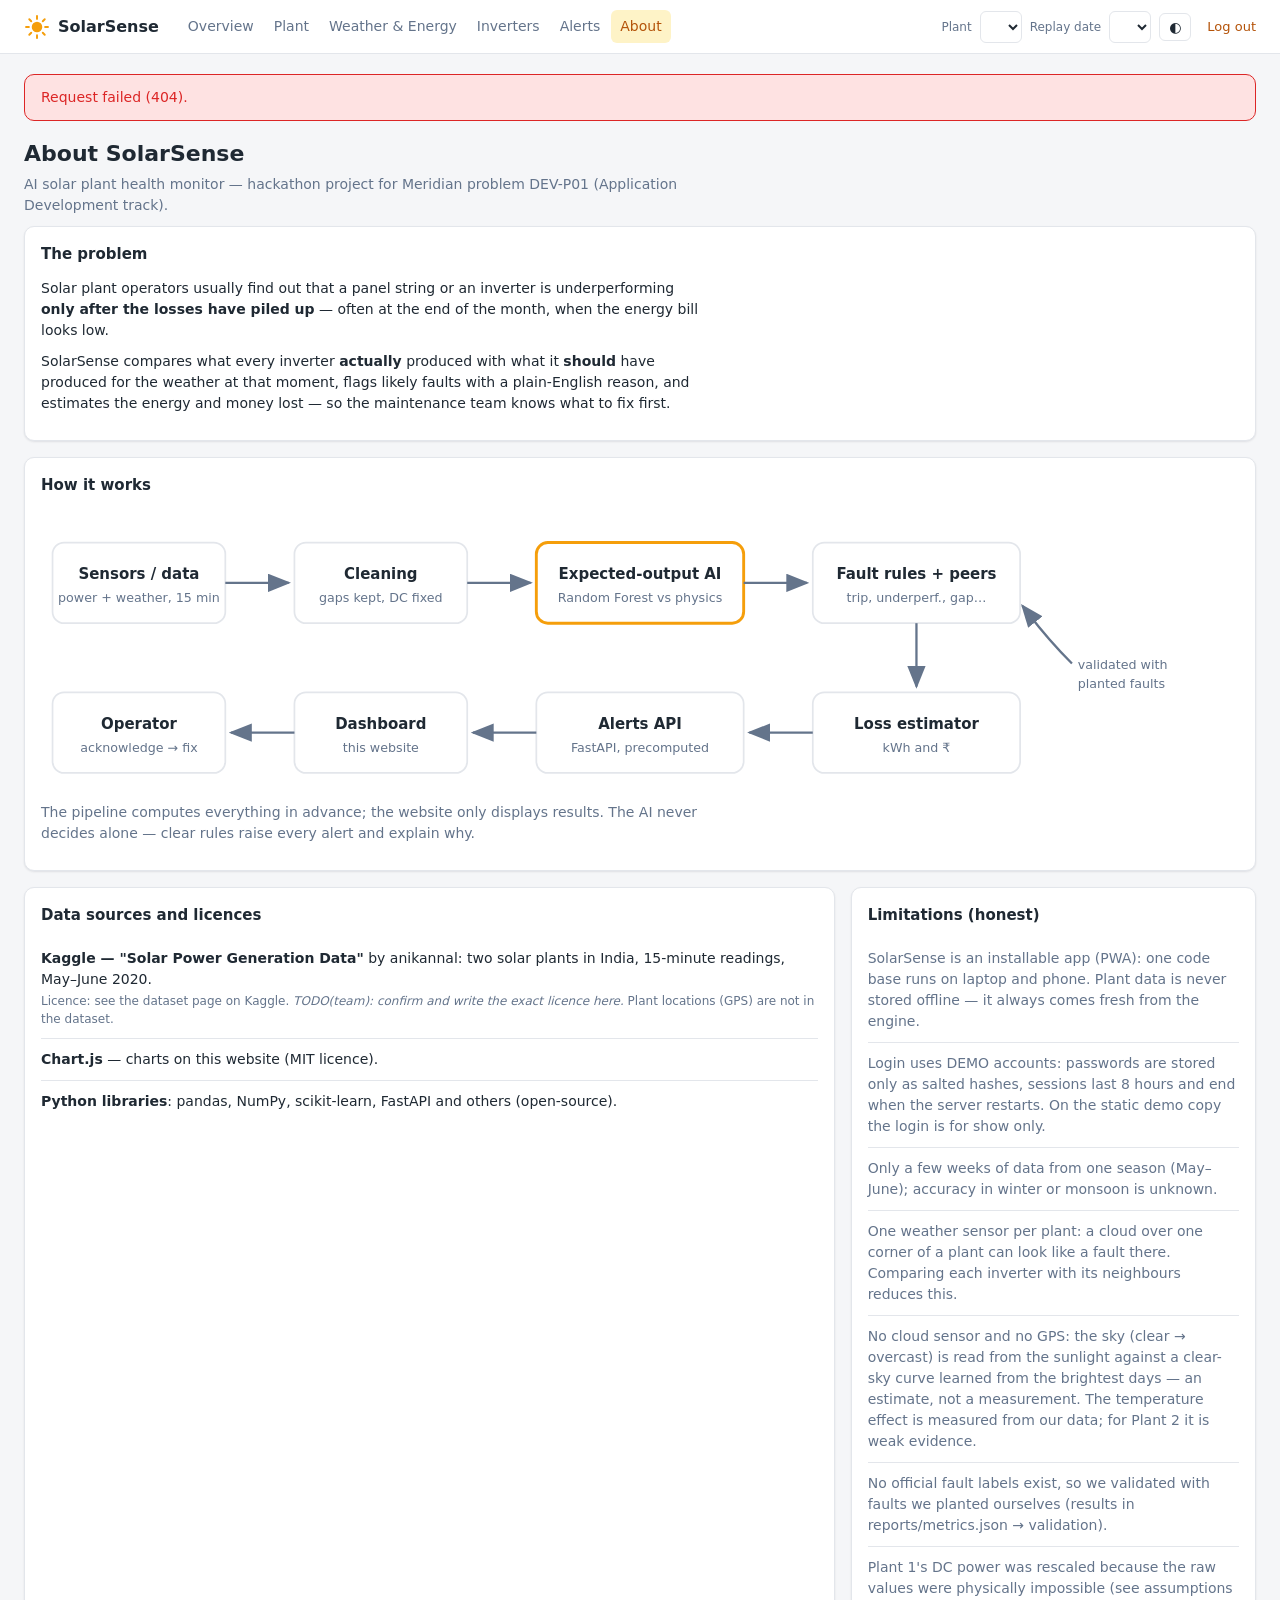
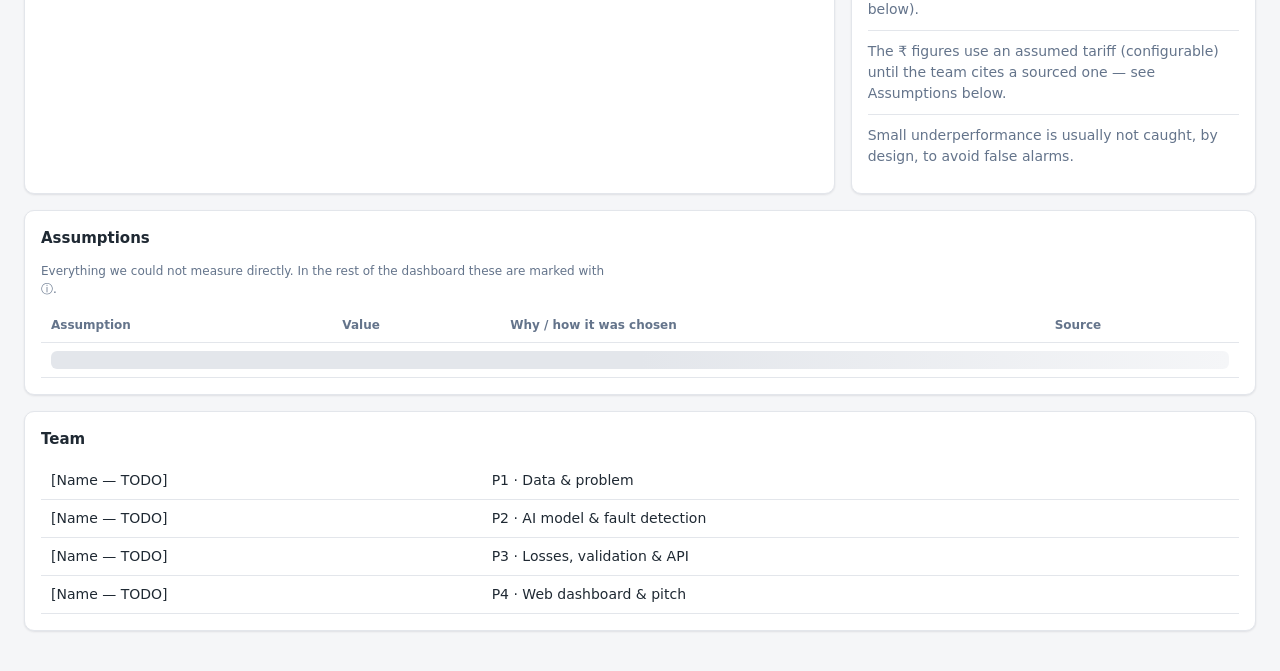
==== commit a5355bd5: "Add login page and make the dashboard an installable app (PWA) - Login: api/auth.py guards every pag" ====
--- a/web/about.html
+++ b/web/about.html
@@ -5,6 +5,11 @@
   <meta name="viewport" content="width=device-width, initial-scale=1">
   <title>SolarSense — About</title>
   <link rel="icon" href="data:image/svg+xml,%3Csvg xmlns=%27http://www.w3.org/2000/svg%27 viewBox=%270 0 32 32%27%3E%3Ccircle cx=%2716%27 cy=%2716%27 r=%2710%27 fill=%27%23f59e0b%27/%3E%3C/svg%3E">
+  <link rel="manifest" href="manifest.webmanifest">
+  <meta name="theme-color" content="#f59e0b">
+  <link rel="apple-touch-icon" href="icons/apple-touch-icon.png">
+  <meta name="apple-mobile-web-app-capable" content="yes">
+  <meta name="mobile-web-app-capable" content="yes">
   <link rel="stylesheet" href="css/style.css">
   <style>
     .flow { width: 100%; height: auto; }
@@ -73,6 +78,8 @@
       <div class="card">
         <h2>Limitations (honest)</h2>
         <ul id="limitations" class="list muted">
+          <li>SolarSense is an installable app (PWA): one code base runs on laptop and phone. Plant data is never stored offline — it always comes fresh from the engine.</li>
+          <li>Login uses DEMO accounts: passwords are stored only as salted hashes, sessions last 8 hours and end when the server restarts. On the static demo copy the login is for show only.</li>
           <li id="lim-days">Only a few weeks of data from one season (May–June); accuracy in winter or monsoon is unknown.</li>
           <li>One weather sensor per plant: a cloud over one corner of a plant can look like a fault there. Comparing each inverter with its neighbours reduces this.</li>
           <li>No cloud sensor and no GPS: the sky (clear → overcast) is read from the sunlight against a clear-sky curve learned from the brightest days — an estimate, not a measurement. The temperature effect is measured from our data; for Plant 2 it is weak evidence.</li>
--- a/web/css/style.css
+++ b/web/css/style.css
@@ -267,3 +267,24 @@
 }
 .card-head .toggle { margin-bottom: 12px; }
 
+
+/* ---------- Login page ---------- */
+.login-body { min-height: 100vh; display: flex; align-items: center; justify-content: center; padding: 16px; }
+.login-card { width: 100%; max-width: 380px; }
+.login-card h1 { margin: 12px 0 4px; }
+.login-brand { display: flex; align-items: center; gap: 8px; font-weight: 700; font-size: 18px; }
+.login-brand svg { width: 32px; height: 32px; }
+#login-form { display: flex; flex-direction: column; gap: 6px; margin-top: 16px; }
+#login-form label { font-size: 13px; color: var(--muted); }
+#login-form input { padding: 9px 10px; border: 1px solid var(--border); border-radius: 8px;
+  background: var(--surface); color: var(--text); font: inherit; }
+#login-form input:focus { outline: 2px solid var(--accent); border-color: var(--accent); }
+.btn-primary { margin-top: 6px; padding: 10px; border: 0; border-radius: 8px; background: var(--accent);
+  color: #1f2933; font-weight: 600; font: inherit; font-weight: 600; cursor: pointer; }
+.btn-primary:disabled { opacity: 0.6; cursor: wait; }
+.login-error { color: var(--bad); font-size: 13px; min-height: 1.2em; margin: 4px 0 0; }
+.login-demo { font-size: 12px; color: var(--muted); margin: 14px 0 0; }
+.user-box { display: flex; align-items: center; gap: 8px; font-size: 13px; color: var(--muted); }
+.link-btn { background: none; border: 0; color: var(--link); cursor: pointer; font: inherit; padding: 0; }
+
+.install-btn { width: auto; padding: 0 10px; font-size: 13px; white-space: nowrap; }
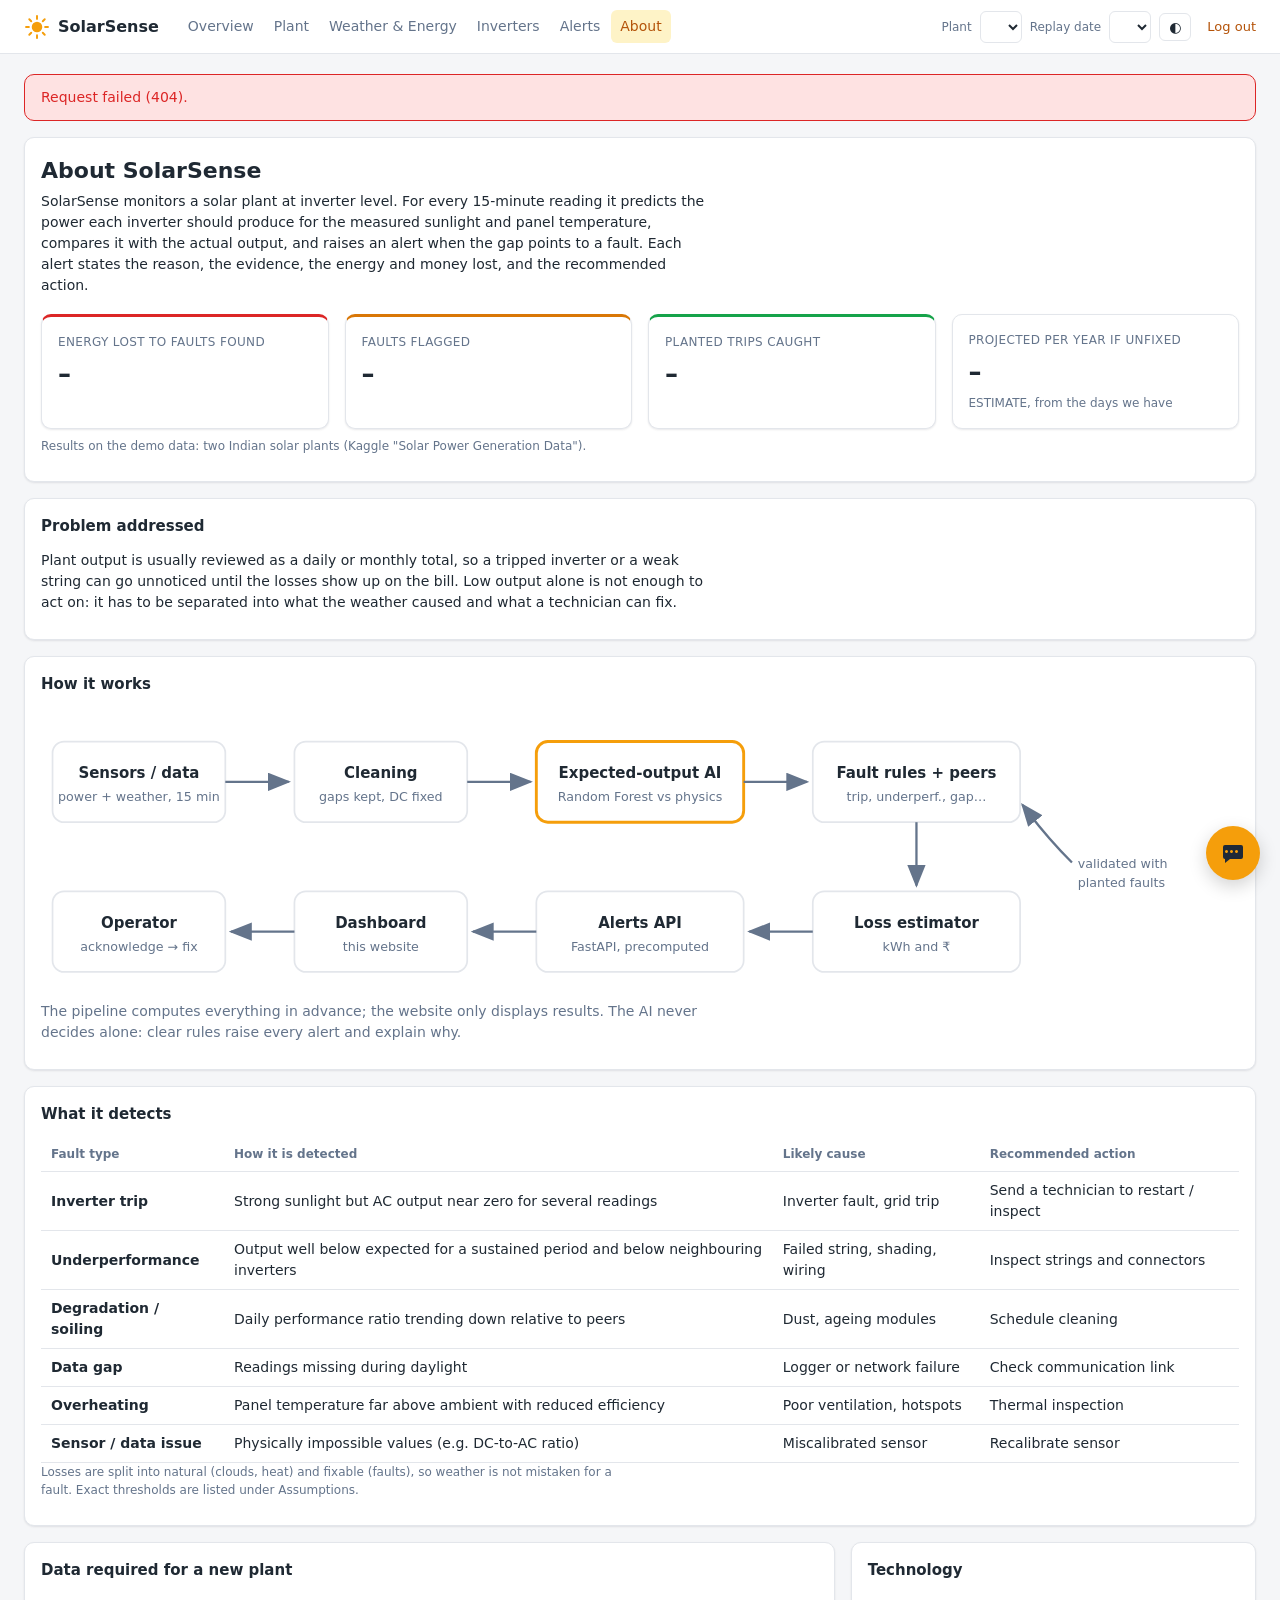
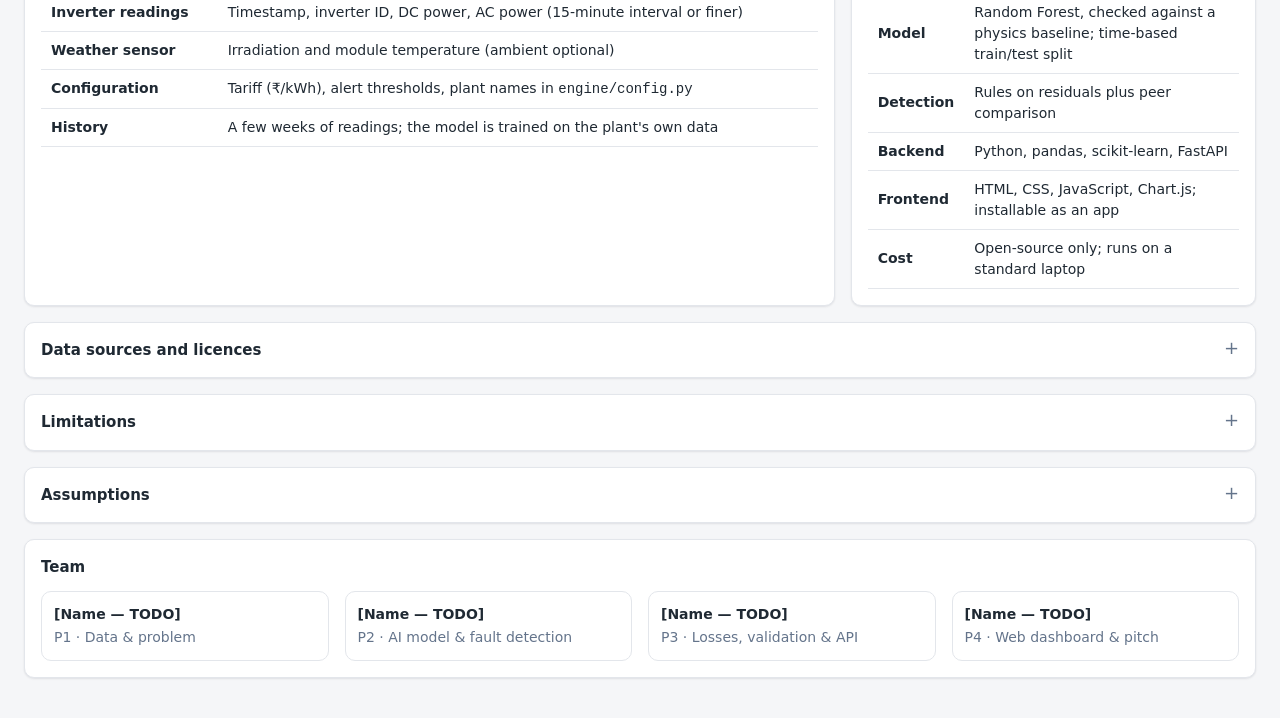
==== commit 97cc3118: "Add chat assistant, redesign About page, simplify Overview and Weather - Chat assistant on every pag" ====
--- a/web/about.html
+++ b/web/about.html
@@ -11,31 +11,31 @@
   <meta name="apple-mobile-web-app-capable" content="yes">
   <meta name="mobile-web-app-capable" content="yes">
   <link rel="stylesheet" href="css/style.css">
-  <style>
-    .flow { width: 100%; height: auto; }
-    .flow .box { fill: var(--surface); stroke: var(--border); stroke-width: 1.5; }
-    .flow .box.ai { stroke: var(--accent); stroke-width: 2.5; }
-    .flow text { fill: var(--text); font-size: 13px; font-weight: 600; text-anchor: middle; }
-    .flow text.sub { fill: var(--muted); font-size: 11px; font-weight: 400; }
-    .flow .arrow { stroke: var(--muted); stroke-width: 2; fill: none; marker-end: url(#arrowhead); }
-    .flow #arrowhead path { fill: var(--muted); }
-    .about-text p { margin: 0 0 10px; max-width: 75ch; }
-  </style>
+  <link rel="stylesheet" href="css/about.css">
 </head>
 <body>
   <header id="topbar"></header>
 
   <main class="page about-text">
-    <h1>About SolarSense</h1>
-    <p class="muted">AI solar plant health monitor — hackathon project for Meridian problem DEV-P01 (Application Development track).</p>
-
     <section class="card">
-      <h2>The problem</h2>
-      <p>Solar plant operators usually find out that a panel string or an inverter is underperforming <strong>only after the losses have piled up</strong> — often at the end of the month, when the energy bill looks low.</p>
-      <p>SolarSense compares what every inverter <strong>actually</strong> produced with what it <strong>should</strong> have produced for the weather at that moment, flags likely faults with a plain-English reason, and estimates the energy and money lost — so the maintenance team knows what to fix first.</p>
+      <h1>About SolarSense</h1>
+      <p>SolarSense monitors a solar plant at inverter level. For every 15-minute reading it predicts the power each inverter should produce for the measured sunlight and panel temperature, compares it with the actual output, and raises an alert when the gap points to a fault. Each alert states the reason, the evidence, the energy and money lost, and the recommended action.</p>
+      <!-- Filled in by js/about.js from the computed results (never typed in by hand). -->
+      <div class="grid kpis hero-stats">
+        <div class="card kpi bad"><div class="kpi-label">Energy lost to faults found</div><div class="kpi-value" id="stat-loss">–</div><div class="kpi-compare" id="stat-loss-inr"><span class="skeleton"></span></div></div>
+        <div class="card kpi warn"><div class="kpi-label">Faults flagged</div><div class="kpi-value" id="stat-alerts">–</div><div class="kpi-compare" id="stat-alerts-sub"><span class="skeleton"></span></div></div>
+        <div class="card kpi ok"><div class="kpi-label">Planted trips caught</div><div class="kpi-value" id="stat-trip">–</div><div class="kpi-compare" id="stat-trip-sub"><span class="skeleton"></span></div></div>
+        <div class="card kpi"><div class="kpi-label">Projected per year if unfixed</div><div class="kpi-value" id="stat-year">–</div><div class="kpi-compare">ESTIMATE, from the days we have</div></div>
+      </div>
+      <p class="muted small" id="stat-note">Results on the demo data: two Indian solar plants (Kaggle "Solar Power Generation Data").</p>
     </section>
 
-    <section class="card" style="margin-top: var(--gap)">
+    <section class="card section">
+      <h2>Problem addressed</h2>
+      <p>Plant output is usually reviewed as a daily or monthly total, so a tripped inverter or a weak string can go unnoticed until the losses show up on the bill. Low output alone is not enough to act on: it has to be separated into what the weather caused and what a technician can fix.</p>
+    </section>
+
+    <section class="card section">
       <h2>How it works</h2>
       <svg class="flow" viewBox="0 0 1040 250" role="img" aria-label="Data flows from sensors through cleaning, the expected-output AI model, fault rules and peer comparison, and the loss estimator, to the alerts API and the dashboard.">
         <defs><marker id="arrowhead" markerWidth="10" markerHeight="8" refX="9" refY="4" orient="auto"><path d="M0,0 L10,4 L0,8 z"/></marker></defs>
@@ -62,37 +62,80 @@
         <text class="sub" x="900" y="156" style="text-anchor: start">planted faults</text>
         <path class="arrow" d="M895 135 C 870 110, 860 95, 852 85"/>
       </svg>
-      <p class="muted">The pipeline computes everything in advance; the website only displays results. The AI never decides alone — clear rules raise every alert and explain why.</p>
+      <p class="muted">The pipeline computes everything in advance; the website only displays results. The AI never decides alone: clear rules raise every alert and explain why.</p>
+    </section>
+
+    <section class="card section">
+      <h2>What it detects</h2>
+      <div class="table-wrap">
+        <table>
+          <thead><tr><th>Fault type</th><th>How it is detected</th><th>Likely cause</th><th>Recommended action</th></tr></thead>
+          <tbody>
+            <tr><td><strong>Inverter trip</strong></td><td>Strong sunlight but AC output near zero for several readings</td><td>Inverter fault, grid trip</td><td>Send a technician to restart / inspect</td></tr>
+            <tr><td><strong>Underperformance</strong></td><td>Output well below expected for a sustained period and below neighbouring inverters</td><td>Failed string, shading, wiring</td><td>Inspect strings and connectors</td></tr>
+            <tr><td><strong>Degradation / soiling</strong></td><td>Daily performance ratio trending down relative to peers</td><td>Dust, ageing modules</td><td>Schedule cleaning</td></tr>
+            <tr><td><strong>Data gap</strong></td><td>Readings missing during daylight</td><td>Logger or network failure</td><td>Check communication link</td></tr>
+            <tr><td><strong>Overheating</strong></td><td>Panel temperature far above ambient with reduced efficiency</td><td>Poor ventilation, hotspots</td><td>Thermal inspection</td></tr>
+            <tr><td><strong>Sensor / data issue</strong></td><td>Physically impossible values (e.g. DC-to-AC ratio)</td><td>Miscalibrated sensor</td><td>Recalibrate sensor</td></tr>
+          </tbody>
+        </table>
+      </div>
+      <p class="muted small">Losses are split into natural (clouds, heat) and fixable (faults), so weather is not mistaken for a fault. Exact thresholds are listed under Assumptions.</p>
     </section>
 
     <section class="grid grid-main">
       <div class="card">
-        <h2>Data sources and licences</h2>
-        <ul class="list">
-          <li><strong>Kaggle — "Solar Power Generation Data"</strong> by anikannal: two solar plants in India, 15-minute readings, May–June 2020.
-            <div class="list-meta">Licence: see the dataset page on Kaggle. <em>TODO(team): confirm and write the exact licence here.</em> Plant locations (GPS) are not in the dataset.</div></li>
-          <li><strong>Chart.js</strong> — charts on this website (MIT licence).</li>
-          <li><strong>Python libraries</strong>: pandas, NumPy, scikit-learn, FastAPI and others (open-source).</li>
-        </ul>
+        <h2>Data required for a new plant</h2>
+        <table>
+          <tbody>
+            <tr><td><strong>Inverter readings</strong></td><td>Timestamp, inverter ID, DC power, AC power (15-minute interval or finer)</td></tr>
+            <tr><td><strong>Weather sensor</strong></td><td>Irradiation and module temperature (ambient optional)</td></tr>
+            <tr><td><strong>Configuration</strong></td><td>Tariff (₹/kWh), alert thresholds, plant names in <code>engine/config.py</code></td></tr>
+            <tr><td><strong>History</strong></td><td>A few weeks of readings; the model is trained on the plant's own data</td></tr>
+          </tbody>
+        </table>
       </div>
       <div class="card">
-        <h2>Limitations (honest)</h2>
-        <ul id="limitations" class="list muted">
-          <li>SolarSense is an installable app (PWA): one code base runs on laptop and phone. Plant data is never stored offline — it always comes fresh from the engine.</li>
-          <li>Login uses DEMO accounts: passwords are stored only as salted hashes, sessions last 8 hours and end when the server restarts. On the static demo copy the login is for show only.</li>
-          <li id="lim-days">Only a few weeks of data from one season (May–June); accuracy in winter or monsoon is unknown.</li>
-          <li>One weather sensor per plant: a cloud over one corner of a plant can look like a fault there. Comparing each inverter with its neighbours reduces this.</li>
-          <li>No cloud sensor and no GPS: the sky (clear → overcast) is read from the sunlight against a clear-sky curve learned from the brightest days — an estimate, not a measurement. The temperature effect is measured from our data; for Plant 2 it is weak evidence.</li>
-          <li>No official fault labels exist, so we validated with faults we planted ourselves (results in reports/metrics.json → validation).</li>
-          <li>Plant 1's DC power was rescaled because the raw values were physically impossible (see assumptions below).</li>
-          <li>The ₹ figures use an assumed tariff (configurable) until the team cites a sourced one — see Assumptions below.</li>
-          <li id="lim-small">Small underperformance is usually not caught, by design, to avoid false alarms.</li>
-        </ul>
+        <h2>Technology</h2>
+        <table>
+          <tbody>
+            <tr><td><strong>Model</strong></td><td>Random Forest, checked against a physics baseline; time-based train/test split</td></tr>
+            <tr><td><strong>Detection</strong></td><td>Rules on residuals plus peer comparison</td></tr>
+            <tr><td><strong>Backend</strong></td><td>Python, pandas, scikit-learn, FastAPI</td></tr>
+            <tr><td><strong>Frontend</strong></td><td>HTML, CSS, JavaScript, Chart.js; installable as an app</td></tr>
+            <tr><td><strong>Cost</strong></td><td>Open-source only; runs on a standard laptop</td></tr>
+          </tbody>
+        </table>
       </div>
     </section>
 
-    <section class="card" style="margin-top: var(--gap)">
-      <h2>Assumptions</h2>
+    <details class="card section">
+      <summary><h2>Data sources and licences</h2></summary>
+      <ul class="list">
+        <li><strong>Kaggle — "Solar Power Generation Data"</strong> by anikannal: two solar plants in India, 15-minute readings, May–June 2020.
+          <div class="list-meta">Licence: see the dataset page on Kaggle. <em>TODO(team): confirm and write the exact licence here.</em> Plant locations (GPS) are not in the dataset.</div></li>
+        <li><strong>Chart.js</strong>: charts on this website (MIT licence).</li>
+        <li><strong>Python libraries</strong>: pandas, NumPy, scikit-learn, FastAPI and others (open-source).</li>
+      </ul>
+    </details>
+
+    <details class="card section">
+      <summary><h2>Limitations</h2></summary>
+      <ul id="limitations" class="list muted">
+        <li>SolarSense is an installable app (PWA): one code base runs on laptop and phone. Plant data is never stored offline — it always comes fresh from the engine.</li>
+        <li>Login uses DEMO accounts: passwords are stored only as salted hashes, sessions last 8 hours and end when the server restarts. On the static demo copy the login is for show only.</li>
+        <li id="lim-days">Only a few weeks of data from one season (May–June); accuracy in winter or monsoon is unknown.</li>
+        <li>One weather sensor per plant: a cloud over one corner of a plant can look like a fault there. Comparing each inverter with its neighbours reduces this.</li>
+        <li>No cloud sensor and no GPS: the sky (clear → overcast) is read from the sunlight against a clear-sky curve learned from the brightest days — an estimate, not a measurement. The temperature effect is measured from our data; for Plant 2 it is weak evidence.</li>
+        <li>No official fault labels exist, so we validated with faults we planted ourselves (results in reports/metrics.json → validation).</li>
+        <li>Plant 1's DC power was rescaled because the raw values were physically impossible (see assumptions below).</li>
+        <li>The ₹ figures use an assumed tariff (configurable) until the team cites a sourced one — see Assumptions below.</li>
+        <li id="lim-small">Small underperformance is usually not caught, by design, to avoid false alarms.</li>
+      </ul>
+    </details>
+
+    <details class="card section">
+      <summary><h2>Assumptions</h2></summary>
       <p class="card-sub">Everything we could not measure directly. In the rest of the dashboard these are marked with ⓘ.</p>
       <div class="table-wrap">
         <table>
@@ -100,18 +143,16 @@
           <tbody id="assumptions"><tr><td colspan="4"><div class="skeleton"></div></td></tr></tbody>
         </table>
       </div>
-    </section>
+    </details>
 
-    <section class="card" style="margin-top: var(--gap)">
+    <section class="card section">
       <h2>Team</h2>
-      <table>
-        <tbody>
-          <tr><td>[Name — TODO]</td><td>P1 · Data &amp; problem</td></tr>
-          <tr><td>[Name — TODO]</td><td>P2 · AI model &amp; fault detection</td></tr>
-          <tr><td>[Name — TODO]</td><td>P3 · Losses, validation &amp; API</td></tr>
-          <tr><td>[Name — TODO]</td><td>P4 · Web dashboard &amp; pitch</td></tr>
-        </tbody>
-      </table>
+      <div class="grid team">
+        <div class="member"><strong>[Name — TODO]</strong><span class="muted">P1 · Data &amp; problem</span></div>
+        <div class="member"><strong>[Name — TODO]</strong><span class="muted">P2 · AI model &amp; fault detection</span></div>
+        <div class="member"><strong>[Name — TODO]</strong><span class="muted">P3 · Losses, validation &amp; API</span></div>
+        <div class="member"><strong>[Name — TODO]</strong><span class="muted">P4 · Web dashboard &amp; pitch</span></div>
+      </div>
     </section>
   </main>
 
--- a/web/css/style.css
+++ b/web/css/style.css
@@ -288,3 +288,30 @@
 .link-btn { background: none; border: 0; color: var(--link); cursor: pointer; font: inherit; padding: 0; }
 
 .install-btn { width: auto; padding: 0 10px; font-size: 13px; white-space: nowrap; }
+
+/* ---------- Weather & Energy: "where did the energy go?" stacked bar ---------- */
+.waterfall-stack { display: flex; flex-direction: column; height: 420px; padding: 4px 0; }
+.ws-top { display: flex; align-items: stretch; height: 34px; }
+.ws-body { flex: 1; display: flex; flex-direction: column; min-height: 0; }
+.ws-row { display: flex; align-items: stretch; flex-basis: 0; min-height: 34px; }
+.ws-row:has(.ws-fault_loss) { min-height: 64px; }
+.ws-seg { width: 34%; max-width: 170px; flex-shrink: 0; }
+.ws-label { display: flex; align-items: center; padding-left: 14px; font-size: 13px; line-height: 1.3; }
+.ws-name { font-weight: 600; }
+.ws-pct { color: var(--muted); font-size: 12px; margin-left: 4px; }
+.ws-potential { background: #f59e0b; border-radius: 6px 6px 0 0; }
+.ws-cloud_loss { background: #7a8794; }
+.ws-heat_loss { background: #fb923c; }
+.ws-fault_loss { background: var(--bad); box-shadow: 0 0 0 2px #fff, 0 0 10px 2px rgba(220, 38, 38, .55); position: relative; z-index: 1; }
+.ws-unknown { background: #cbd5e1; }
+.ws-actual { background: #84cc16; border-radius: 0 0 6px 6px; }
+.ws-l-potential { color: #b45309; font-weight: 600; }
+.ws-l-cloud_loss { color: #64748b; }
+.ws-l-heat_loss { color: #c2410c; }
+.ws-l-actual { color: #4d7c0f; font-weight: 600; }
+.ws-callout { display: inline-block; border: 1px solid var(--bad); background: color-mix(in srgb, var(--bad) 8%, var(--surface)); color: var(--text);
+  border-radius: 8px; padding: 6px 10px; font-size: 12px; box-shadow: 0 2px 8px rgba(0, 0, 0, .08); }
+.ws-callout strong { display: block; color: var(--bad); font-size: 13px; }
+[data-theme="dark"] .ws-fault_loss { box-shadow: 0 0 0 2px #0f141b, 0 0 10px 2px rgba(248, 113, 113, .55); }
+[data-theme="dark"] .ws-l-potential { color: #fbbf24; }
+[data-theme="dark"] .ws-l-actual { color: #a3e635; }
--- a/web/css/about.css
+++ b/web/css/about.css
@@ -0,0 +1,26 @@
+/* About page only: hero, audience cards, roadmap, folding sections, team cards. */
+
+.flow { width: 100%; height: auto; }
+.flow .box { fill: var(--surface); stroke: var(--border); stroke-width: 1.5; }
+.flow .box.ai { stroke: var(--accent); stroke-width: 2.5; }
+.flow text { fill: var(--text); font-size: 13px; font-weight: 600; text-anchor: middle; }
+.flow text.sub { fill: var(--muted); font-size: 11px; font-weight: 400; }
+.flow .arrow { stroke: var(--muted); stroke-width: 2; fill: none; marker-end: url(#arrowhead); }
+.flow #arrowhead path { fill: var(--muted); }
+.about-text p { margin: 0 0 10px; max-width: 75ch; }
+.section { margin-top: var(--gap); }
+
+/* Headline numbers under the summary */
+.hero-stats { margin: 18px 0 8px; }
+.small { font-size: 12px; }
+
+/* Folding sections (details/summary) for the long reference material */
+details.card > summary { cursor: pointer; list-style: none; }
+details.card > summary::-webkit-details-marker { display: none; }
+details.card > summary h2 { display: inline; margin: 0; }
+details.card > summary::after { content: "+"; float: right; color: var(--muted); font-size: 18px; line-height: 1; }
+details.card[open] > summary::after { content: "\2212"; }
+details.card[open] > summary { margin-bottom: 12px; }
+
+.team { grid-template-columns: repeat(auto-fit, minmax(180px, 1fr)); }
+.member { display: flex; flex-direction: column; gap: 2px; padding: 12px; border: 1px solid var(--border); border-radius: 10px; }
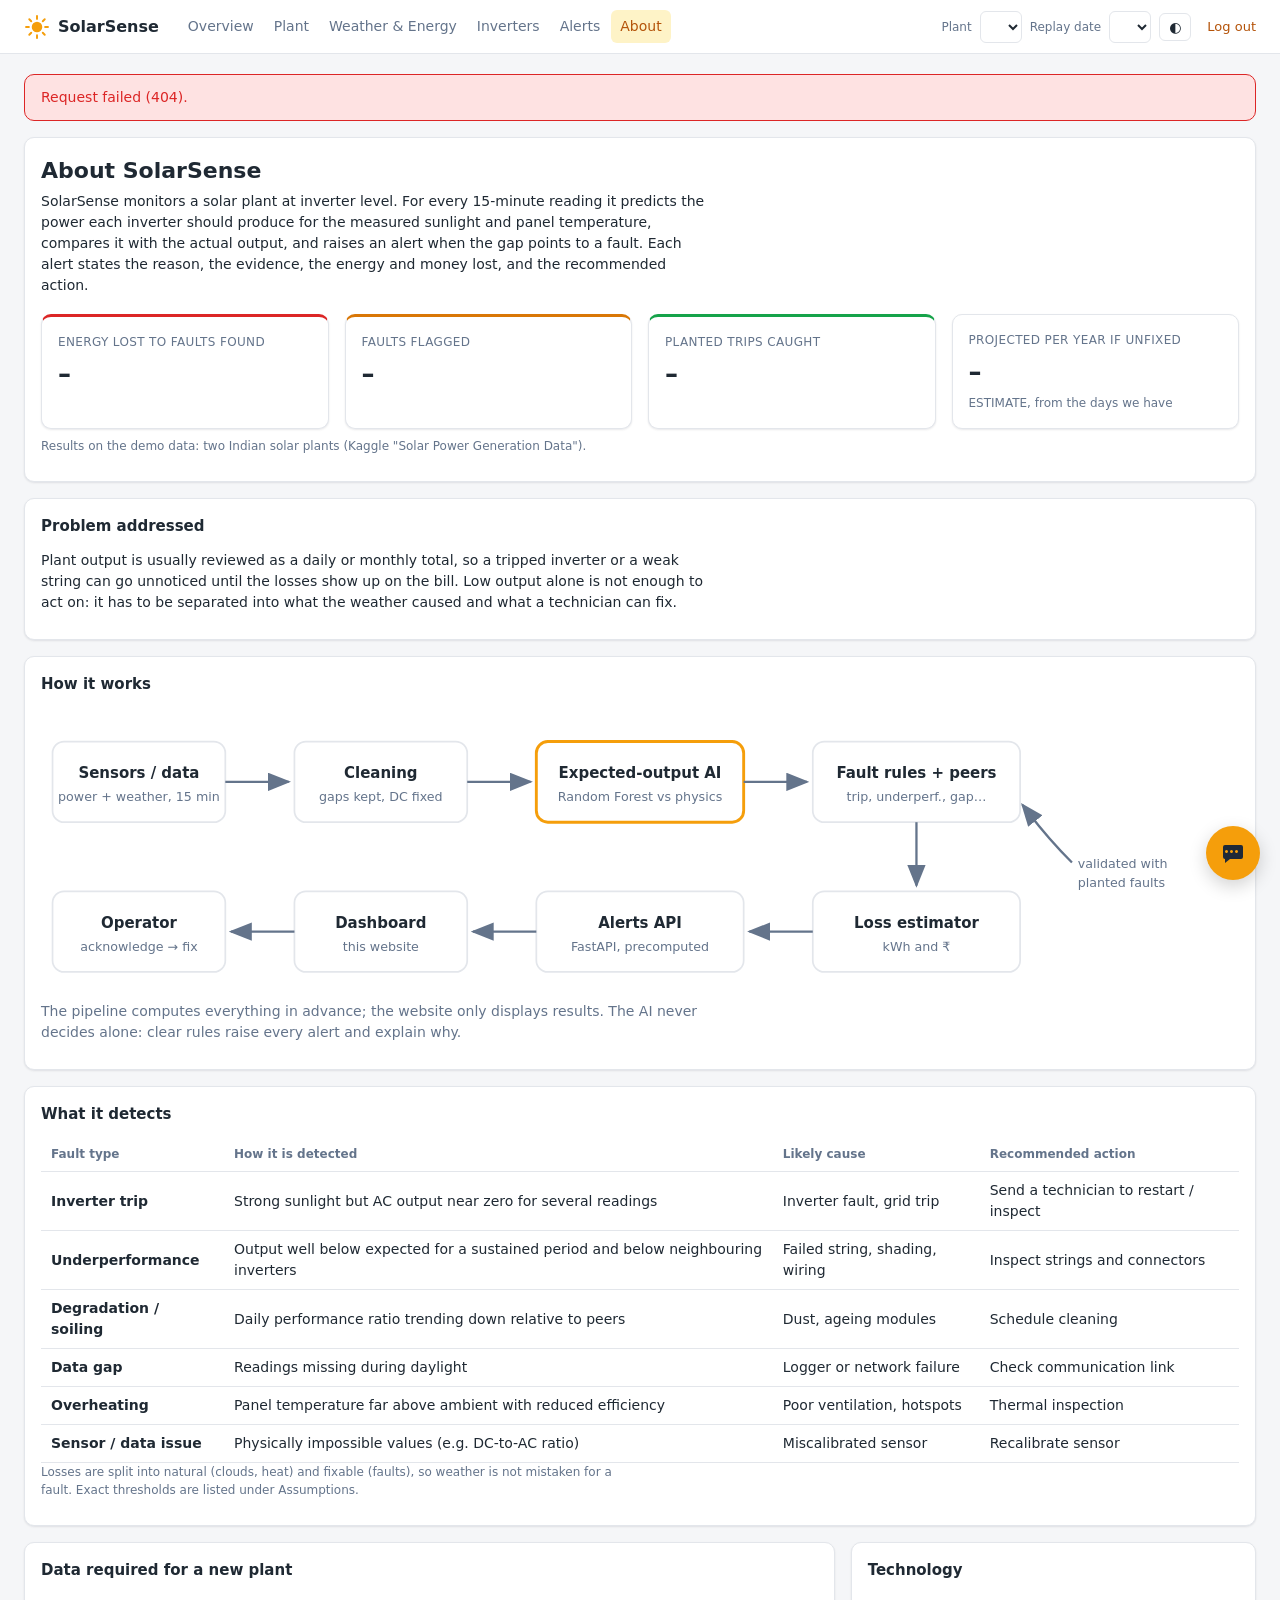
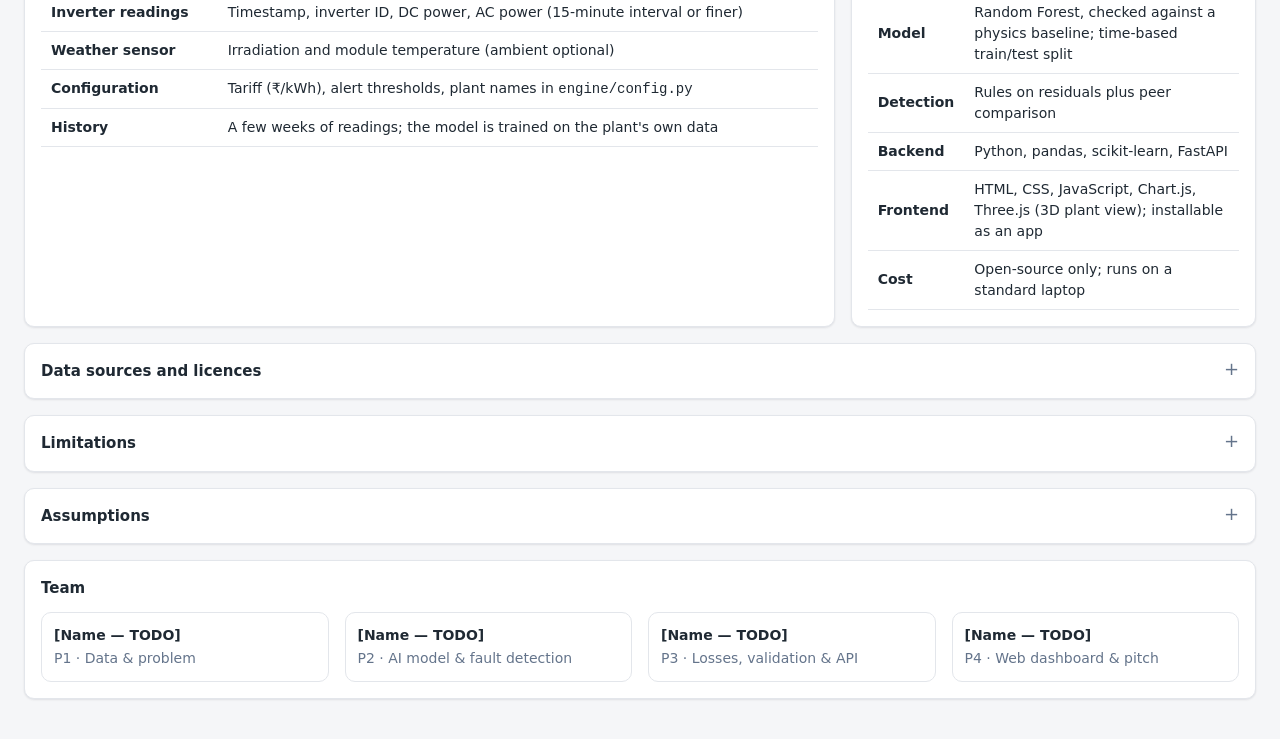
==== commit 2f658dfc: "Add Plant 3D view on Overview and power-vs-sunlight chart on Inverters - Overview: rotating Three.js" ====
--- a/web/about.html
+++ b/web/about.html
@@ -102,7 +102,7 @@
             <tr><td><strong>Model</strong></td><td>Random Forest, checked against a physics baseline; time-based train/test split</td></tr>
             <tr><td><strong>Detection</strong></td><td>Rules on residuals plus peer comparison</td></tr>
             <tr><td><strong>Backend</strong></td><td>Python, pandas, scikit-learn, FastAPI</td></tr>
-            <tr><td><strong>Frontend</strong></td><td>HTML, CSS, JavaScript, Chart.js; installable as an app</td></tr>
+            <tr><td><strong>Frontend</strong></td><td>HTML, CSS, JavaScript, Chart.js, Three.js (3D plant view); installable as an app</td></tr>
             <tr><td><strong>Cost</strong></td><td>Open-source only; runs on a standard laptop</td></tr>
           </tbody>
         </table>
@@ -115,6 +115,7 @@
         <li><strong>Kaggle — "Solar Power Generation Data"</strong> by anikannal: two solar plants in India, 15-minute readings, May–June 2020.
           <div class="list-meta">Licence: see the dataset page on Kaggle. <em>TODO(team): confirm and write the exact licence here.</em> Plant locations (GPS) are not in the dataset.</div></li>
         <li><strong>Chart.js</strong>: charts on this website (MIT licence).</li>
+        <li><strong>Three.js</strong>: the 3D plant view on the Overview page (MIT licence).</li>
         <li><strong>Python libraries</strong>: pandas, NumPy, scikit-learn, FastAPI and others (open-source).</li>
       </ul>
     </details>
--- a/web/css/style.css
+++ b/web/css/style.css
@@ -315,3 +315,38 @@
 [data-theme="dark"] .ws-fault_loss { box-shadow: 0 0 0 2px #0f141b, 0 0 10px 2px rgba(248, 113, 113, .55); }
 [data-theme="dark"] .ws-l-potential { color: #fbbf24; }
 [data-theme="dark"] .ws-l-actual { color: #a3e635; }
+
+/* ---------- Plant 3D view (Overview): one block of panels per inverter, coloured by status ---------- */
+:root { --plant3d-sky: #eef4fb; --plant3d-ground: #d5dfe9; }
+:root[data-theme="dark"] { --plant3d-sky: #1f2b3a; --plant3d-ground: #0d1218; }
+.plant3d-card { margin-top: var(--gap); }
+.plant3d-buttons { display: flex; gap: 8px; margin-bottom: 8px; }
+.plant3d-buttons[hidden] { display: none; }
+.plant3d-buttons button { display: inline-flex; align-items: center; gap: 6px; padding: 4px 10px; font-size: 12px; }
+.plant3d-buttons svg { width: 14px; height: 14px; fill: none; stroke: currentColor; stroke-width: 1.6;
+  stroke-linecap: round; stroke-linejoin: round; }
+.plant3d-view { position: relative; height: 400px; border: 1px solid var(--border); border-radius: var(--radius);
+  overflow: hidden; touch-action: pan-y; user-select: none; -webkit-user-select: none;
+  background: radial-gradient(ellipse at 50% 30%, var(--plant3d-sky), var(--plant3d-ground)); }
+.plant3d-view canvas { display: block; width: 100%; height: 100%; }
+.plant3d-message { position: absolute; inset: 0; margin: 0; display: flex; align-items: center; justify-content: center;
+  color: var(--muted); text-align: center; padding: 16px; }
+.plant3d-message[hidden] { display: none; }
+.plant3d-hint { position: absolute; left: 50%; bottom: 12px; transform: translateX(-50%); padding: 4px 12px;
+  border-radius: 999px; font-size: 12px; color: #fff; background: rgba(15, 23, 42, 0.62); white-space: nowrap;
+  pointer-events: none; transition: opacity 0.8s ease; }
+.plant3d-hint.faded { opacity: 0; }
+.plant3d-tip { position: absolute; z-index: 2; max-width: 300px; padding: 8px 10px; border-radius: 8px; font-size: 12px;
+  line-height: 1.55; background: var(--surface); color: var(--text); border: 1px solid var(--border);
+  box-shadow: 0 6px 18px rgba(15, 23, 42, 0.18); pointer-events: none; }
+.plant3d-tip[hidden] { display: none; }
+.p3-head { display: flex; align-items: center; justify-content: space-between; gap: 10px; margin-bottom: 2px; }
+.p3-status { font-size: 11px; font-weight: 600; padding: 1px 8px; border-radius: 999px; white-space: nowrap; }
+.p3-normal { background: var(--ok-soft); color: var(--ok); }
+.p3-warning { background: var(--warn-soft); color: var(--warn); }
+.p3-critical { background: var(--bad-soft); color: var(--bad); }
+.p3-offline { background: var(--info-soft); color: var(--info); }
+[data-theme="dark"] .p3-offline { color: #cbd5e1; }
+.p3-open { color: var(--muted); margin-top: 4px; }
+.legend .l-off::before { background: #94a3b8; }
+@media (max-width: 640px) { .plant3d-view { height: 300px; } }
